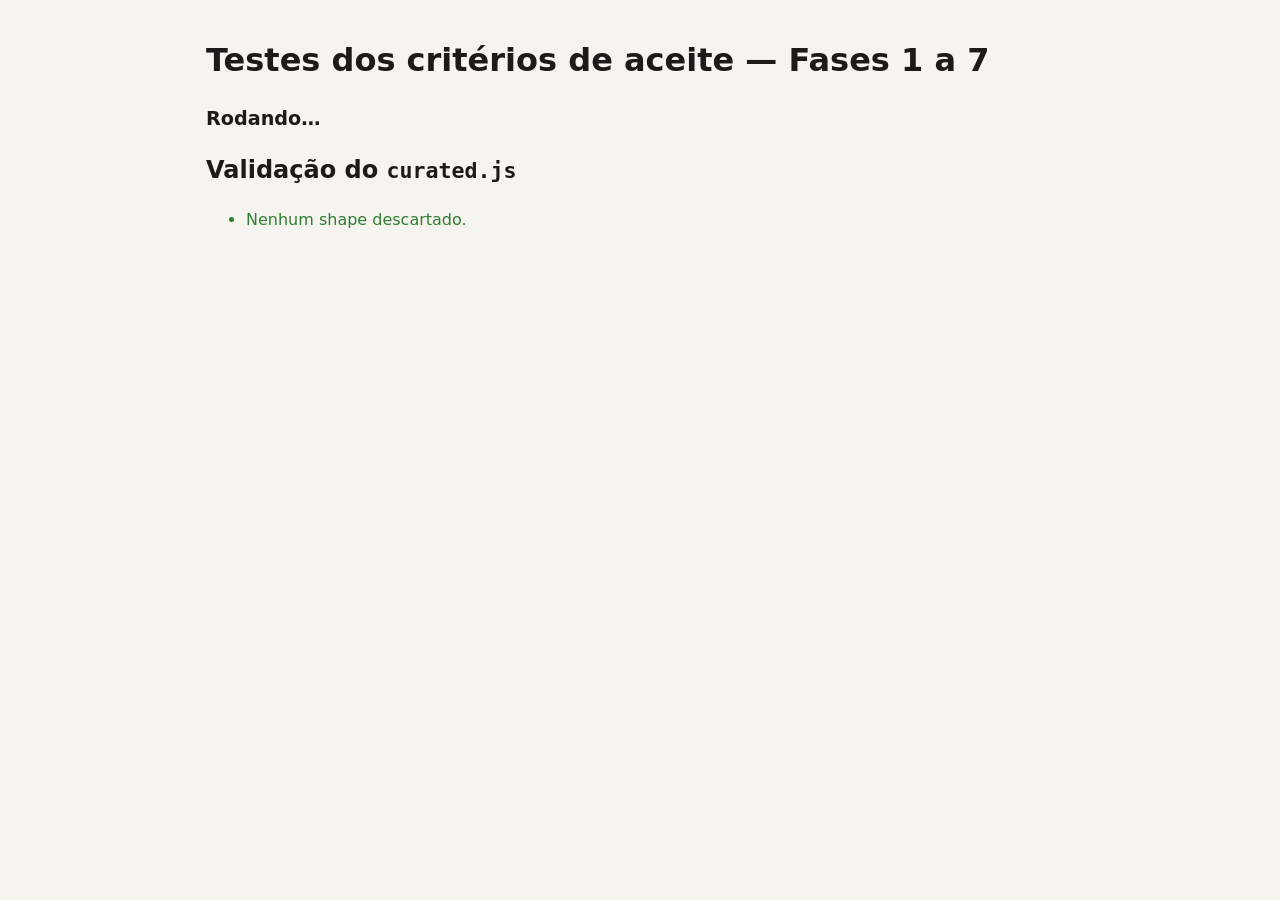
==== tests.html @ 62ab6054 "Repertório: progressões conhecidas para estudo, em qualquer tom - js/progressions.js: 19 progressões" ====
<!doctype html>
<html lang="pt-BR">
<head>
  <meta charset="utf-8">
  <meta name="viewport" content="width=device-width, initial-scale=1">
  <title>Testes — Dicionário de Acordes</title>
  <link rel="stylesheet" href="./css/app.css">
  <style>
    main { max-width: 900px; margin: 0 auto; padding: 16px; }
    .ok { color: #2e7d32; } .fail { color: #c62828; font-weight: 600; }
    li { margin: 2px 0; } code { font-size: .9em; }
    #resumo { font-size: 1.2rem; font-weight: 700; }
  </style>
</head>
<body>
<main>
  <h1>Testes dos critérios de aceite — Fases 1 a 7</h1>
  <p id="resumo">Rodando…</p>
  <ol id="resultados"></ol>
  <h2>Validação do <code>curated.js</code></h2>
  <ul id="curados"></ul>
</main>
<script type="module">
import { parseChord } from './js/parser.js';
import { chordNotes, CHORD_TYPES, ROOT_GRID, noteToMidi } from './js/theory.js';
import { getVoicings, checkShape, curatedFor, curatedReport, identifyChord } from './js/voicings.js';
import { createStorage, formatRoute, parseRoute, splitProgression } from './js/storage.js';
import { parseTab, stepSeconds, TAB_EXAMPLE, eventsToGrid, gridToText, gridStarts, tabLabels } from './js/tab.js';
import { INSTRUMENTS } from './js/instruments.js';
import { parseMusicXML, partToGrid, matchInstrument, hasTab, unzipMXL } from './js/musicxml.js';
import { renderDiagram } from './js/diagram.js';
import { STUDY_PROGRESSIONS, STUDY_KEYS, transposeProgression, transposeChord } from './js/progressions.js';
import { play, setContext, activeVoices, voicesFor, ksSamples } from './js/audio.js';

const results = [];
const report = (name, ok, detail = '') => {
  results.push({ name, ok, detail });
  (ok ? console.log : console.error)(`${ok ? '✔' : '✘'} ${name}${detail ? ' — ' + detail : ''}`);
};
const eq = (a, b) => JSON.stringify(a) === JSON.stringify(b);
const fmt = v => v.frets.map(f => (f < 0 ? 'x' : f)).join('');
const V = sym => getVoicings(parseChord(sym), 'violao', 'padrao', { max: 8 });
const courses = INSTRUMENTS.violao.tunings.padrao.courses.map(c => ({ pc: noteToMidi(c.notes[0]) % 12, low: noteToMidi(c.notes[0]) }));
const sounding = v => v.frets.map((f, i) => (f < 0 ? null : { pc: (courses[i].pc + f) % 12, midi: courses[i].low + f })).filter(Boolean);

// 1) Geração completa (primeiro, sem cache): todos os tipos × 12 tônicas
{
  const t0 = performance.now();
  const sem = [];
  for (const r of ROOT_GRID) for (const t of CHORD_TYPES) {
    const c = parseChord(r + t.q);
    if (!c || !getVoicings(c, 'violao', 'padrao').length) sem.push(r + t.q);
  }
  const ms = performance.now() - t0;
  report(`Todos os ${CHORD_TYPES.length} tipos × 12 tônicas têm ≥ 1 posição`, sem.length === 0, sem.join(', '));
  report('Geração completa < 2 s', ms < 2000, `${ms.toFixed(0)} ms`);
}

// 2) Parser
const P = (txt, exp) => {
  const got = parseChord(txt);
  const ok = exp === null ? got === null : got && Object.entries(exp).every(([k, v]) => got[k] === v);
  report(`parseChord("${txt}")`, !!ok, JSON.stringify(got));
};
P('Fá#m7', { symbol: 'F#m7' });
P('Dó menor', { symbol: 'Cm' });
P('Bbmaj7', { symbol: 'Bb7M' });
P('G7b9', { symbol: 'G7(b9)' });
P('D/F#', { symbol: 'D/F#', bass: 'F#' });
P('xyz', null);
P('Si bemol maior', { symbol: 'Bb' });
P('Am/G', { symbol: 'Am/G', bass: 'G' });
P('Cø', { symbol: 'Cm7(b5)' });
P('C6/9', { symbol: 'C6/9', bass: null });

// 3) Notas e grafia
const N = (sym, names) => {
  const got = chordNotes(parseChord(sym)).names;
  report(`Notas de ${sym}`, eq(got, names), got.join(' '));
};
N('C7', ['Dó', 'Mi', 'Sol', 'Sib']);
N('E', ['Mi', 'Sol#', 'Si']);
N('Bb7M', ['Sib', 'Ré', 'Fá', 'Lá']);

// 4) Primeira posição no violão
const FIRST = { C: ['x32010'], G: ['320003', '320033'], D: ['xx0232'], Am: ['x02210'], E: ['022100'], F: ['133211'], Bm: ['x24432'] };
for (const [sym, exp] of Object.entries(FIRST)) {
  const v = V(sym)[0];
  report(`1ª posição de ${sym} ∈ {${exp.join(', ')}}`, !!v && exp.includes(fmt(v)), v ? `${fmt(v)} (${v.label})` : 'nenhuma');
}
{
  const f = V('F')[0], bm = V('Bm')[0];
  report('F: pestana na 1ª casa', f.barres.some(b => b.fret === 1), JSON.stringify(f.barres));
  report('Bm: pestana na 2ª casa', bm.barres.some(b => b.fret === 2), JSON.stringify(bm.barres));
}

// 5) G/B — Si é a nota mais grave em todas as posições
{
  const vs = V('G/B');
  const bad = vs.filter(v => { const s = sounding(v); return s.reduce((a, b) => (b.midi < a.midi ? b : a)).pc !== 11; });
  report(`G/B: baixo em Si nas ${vs.length} posições`, vs.length > 0 && !bad.length, bad.map(fmt).join(', '));
}

// 6) C13 — 3ª, 7b e 13ª em todas as posições
{
  const vs = V('C13');
  const bad = vs.filter(v => { const pcs = new Set(sounding(v).map(s => s.pc)); return ![4, 10, 9].every(pc => pcs.has(pc)); });
  report(`C13: 3ª, 7b e 13ª nas ${vs.length} posições`, vs.length > 0 && !bad.length, bad.map(fmt).join(', '));
}

// ---------- Fase 2: Viola Caipira e Ukulele ----------
const ALL = Object.values(INSTRUMENTS).flatMap(i => Object.keys(i.tunings).map(t => [i.id, t]));

// 8) Todos os tipos × 12 tônicas em cada instrumento/afinação
for (const [i, t] of ALL) {
  if (i === 'violao') continue; // já coberto no teste 1
  const t0 = performance.now();
  const sem = [];
  for (const r of ROOT_GRID) for (const ty of CHORD_TYPES) {
    if (!getVoicings(parseChord(r + ty.q), i, t).length) sem.push(r + ty.q);
  }
  report(`${INSTRUMENTS[i].name} / ${INSTRUMENTS[i].tunings[t].name}: todos os tipos × 12 tônicas têm ≥ 1 posição`, sem.length === 0,
    `${sem.join(', ')} (${(performance.now() - t0).toFixed(0)} ms)`);
}

// 9) Primeira posição na viola e no ukulele
const FIRST2 = [
  ['viola', 'cebolaoMi', 'E', '00000'], ['viola', 'cebolaoRe', 'D', '00000'], ['viola', 'rioAbaixo', 'G', '00000'],
  ['ukulele', 'highG', 'C', '0003'], ['ukulele', 'highG', 'G', '0232'], ['ukulele', 'highG', 'Am', '2000'],
  ['ukulele', 'highG', 'F', '2010'], ['ukulele', 'highG', 'G7', '0212'],
];
for (const [i, t, sym, exp] of FIRST2) {
  const v = getVoicings(parseChord(sym), i, t)[0];
  report(`${INSTRUMENTS[i].tunings[t].name}: 1ª posição de ${sym} = ${exp}`, !!v && fmt(v) === exp, v ? `${fmt(v)} (${v.label})` : 'nenhuma');
}

// 10) Regras de baixo
const crs = (i, t) => INSTRUMENTS[i].tunings[t].courses.map(c => ({ pc: noteToMidi(c.notes[0]) % 12 }));
const firstPc = (v, cs) => { const k = v.frets.findIndex(f => f >= 0); return (cs[k].pc + v.frets[k]) % 12; };
{
  const cs = crs('ukulele', 'highG');
  const vs = getVoicings(parseChord('C/E'), 'ukulele', 'highG');
  const bad = vs.filter(v => firstPc(v, cs) !== 4);
  report(`Ukulele C/E: Mi na corda mais grossa tocada nas ${vs.length} posições`, vs.length > 0 && !bad.length, bad.map(fmt).join(', '));
  const c13 = getVoicings(parseChord('C13'), 'ukulele', 'highG');
  const badC13 = c13.filter(v => { const p = new Set(v.frets.map((f, k) => (f < 0 ? -1 : (cs[k].pc + f) % 12))); return ![4, 10, 9].every(x => p.has(x)); });
  report(`Ukulele C13: 3ª, 7b e 13ª nas ${c13.length} posições`, c13.length > 0 && !badC13.length, badC13.map(fmt).join(', '));
}
{
  const cs = crs('viola', 'cebolaoMi');
  const vs = getVoicings(parseChord('E/G#'), 'viola', 'cebolaoMi');
  const bad = vs.filter(v => firstPc(v, cs) !== 8);
  report(`Viola (Cebolão Mi) E/G#: Sol# no par mais grave tocado nas ${vs.length} posições`, vs.length > 0 && !bad.length, bad.map(fmt).join(', '));
  const am = getVoicings(parseChord('Am'), 'viola', 'cebolaoMi');
  const badAm = am.filter(v => ![9, 4].includes(firstPc(v, cs)));
  report(`Viola Am: baixo na tônica ou na 5ª (sem barra) nas ${am.length} posições`, am.length > 0 && !badAm.length, badAm.map(fmt).join(', '));
}

// 11) Troca de instrumento/afinação recalcula diagrama, legenda e posições
{
  const c = parseChord('G');
  const a = getVoicings(c, 'viola', 'cebolaoMi'), b = getVoicings(c, 'viola', 'rioAbaixo'), u = getVoicings(c, 'ukulele', 'highG');
  report('Posições de G mudam entre Cebolão Mi, Rio Abaixo e Ukulele', fmt(a[0]) !== fmt(b[0]) && u[0].frets.length === 4 && a[0].frets.length === 5,
    `${fmt(a[0])} · ${fmt(b[0])} · ${fmt(u[0])}`);
  const svgV = renderDiagram(b[0], INSTRUMENTS.viola, INSTRUMENTS.viola.tunings.rioAbaixo);
  const txt = [...svgV.querySelectorAll('text')].map(t => t.textContent);
  report('Diagrama da viola: legenda de pares (5º…1º, oitavado/uníssono)', ['5º', '1º', '8ª', '='].every(x => txt.includes(x)) && svgV.getAttribute('aria-label').includes('Rio Abaixo'), svgV.getAttribute('aria-label'));
  const svgU = renderDiagram(u[0], INSTRUMENTS.ukulele, INSTRUMENTS.ukulele.tunings.highG);
  const utxt = [...svgU.querySelectorAll('text')].map(t => t.textContent);
  report('Diagrama do ukulele: 4 colunas, sem legenda de pares', u[0].courseNotes.length === 4 && !utxt.includes('8ª'), svgU.getAttribute('aria-label'));
}

// 7) Validação automática do curated.js
{
  for (const [i, t] of ALL) curatedFor(i, t);
  const c = parseChord('C'), n = chordNotes(c);
  const tCourses = courses;
  const bads = { 'nota estranha (x32210)': [-1, 3, 2, 2, 1, 0], 'baixo errado (032010)': [0, 3, 2, 0, 1, 0], 'abertura > 4 (x3201 8)': [-1, 3, 2, 0, 1, 8], 'falta a 3ª (x3x01x)': [-1, 3, -1, 0, 1, -1] };
  for (const [name, f] of Object.entries(bads)) report(`Shape inválido rejeitado: ${name}`, checkShape(f, n, tCourses) !== null, checkShape(f, n, tCourses));
  report('Shape válido aceito: C x32010', checkShape([-1, 3, 2, 0, 1, 0], n, tCourses) === null);
  report(`curated.js: ${curatedReport.valid} shapes válidos, ${curatedReport.invalid.length} descartados`, true);
  const ul = document.getElementById('curados');
  if (!curatedReport.invalid.length) ul.innerHTML = '<li class="ok">Nenhum shape descartado.</li>';
  for (const s of curatedReport.invalid) {
    const li = document.createElement('li');
    li.className = 'fail';
    li.textContent = `${s.id} · ${s.symbol} · ${s.f} — ${s.reason}`;
    ul.append(li);
  }
}

// ---------- Fase 3: Sintetizador ----------
{
  const T = (id, t) => INSTRUMENTS[id].tunings[t];
  const vv = getVoicings(parseChord('E'), 'viola', 'cebolaoMi', { max: 1 })[0];
  const played = vv.frets.filter(f => f >= 0).length;
  const vs = voicesFor(vv.frets, 'viola', T('viola', 'cebolaoMi'));
  report('Viola: cada par tocado aciona 2 vozes', vs.length === 2 * played, `${vs.length} vozes / ${played} pares`);
  const pairOk = [...new Set(vs.map(v => v.course))].every(c => {
    const [a, b] = vs.filter(v => v.course === c);
    return Math.abs(b.offset - a.offset - 0.008) < 1e-9 && Math.abs(b.cents) <= 3 && a.cents === 0;
  });
  report('Viola: 2ª corda do par com +8 ms e desafinação ≤ 3 cents', pairOk);
  const uk = voicesFor([0, 0, 0, 0], 'ukulele', T('ukulele', 'highG'));
  report('Ukulele: corda G soa acima da C (reentrante)', uk[0].midi > uk[1].midi, `G=${uk[0].midi} C=${uk[1].midi}`);
  report('Violão: 1 voz por corda tocada (C x32010)', voicesFor([-1, 3, 2, 0, 1, 0], 'violao', T('violao', 'padrao')).length === 5);
  report('Clique numa corda: só ela soa', voicesFor([-1, 3, 2, 0, 1, 0], 'viola', T('viola', 'cebolaoMi'), 2).every(v => v.course === 2));

  const ks = ksSamples(110, 44100, { t60: 2, blend: 0.5, pluck: 0.5 });
  const rms = (a, b) => Math.sqrt(ks.subarray(a, b).reduce((s, x) => s + x * x, 0) / (b - a));
  const n10 = Math.floor(ks.length / 10);
  report('Karplus-Strong: amostras finitas, ≤ 1 e decaindo',
    ks.every(Number.isFinite) && ks.every(x => Math.abs(x) <= 1) && rms(ks.length - n10, ks.length) < rms(0, n10) / 100);

  const svg = renderDiagram(V('C')[0], INSTRUMENTS.violao, T('violao', 'padrao'), { onString: () => {} });
  report('Diagrama: 1 área clicável por corda tocada', svg.querySelectorAll('.hit[role="button"]').length === 5);

  if (typeof OfflineAudioContext === 'function') {
    const sr = 44100, off = new OfflineAudioContext(2, sr * 7, sr);
    setContext(off);
    let started = 0;
    for (const [id, t, sym] of [['violao', 'padrao', 'G'], ['viola', 'cebolaoMi', 'E'], ['ukulele', 'highG', 'C']]) {
      const v = getVoicings(parseChord(sym), id, t, { max: 1 })[0];
      for (let k = 0; k < 4; k++) {
        started += play(v, id, T(id, t), { mode: 'dedilhar' });
        started += play(v, id, T(id, t), { mode: 'batida' });
        started += play(v, id, T(id, t), { course: v.frets.findIndex(f => f >= 0) });
      }
    }
    report('Três modos × três instrumentos iniciam vozes', started > 0 && activeVoices() > 0, `${started} vozes; ${activeVoices()} ativas antes do render`);
    const buf = await off.startRendering();
    await new Promise(r => setTimeout(r, 200));
    let peak = 0;
    for (let c = 0; c < buf.numberOfChannels; c++) for (const x of buf.getChannelData(c)) peak = Math.max(peak, Math.abs(x));
    report('Áudio audível e sem clipping (limitador)', peak > 0.01 && peak <= 1, `pico ${peak.toFixed(3)}`);
    report('Sem vazamento: todos os nós liberados após tocar 36×', activeVoices() === 0, `${activeVoices()} vozes restantes`);
  } else {
    report('OfflineAudioContext indisponível — testes de grafo pulados', true);
  }
}

// ---------- Fase 4: PWA ----------
{
  const man = await fetch('./manifest.json').then(r => r.json());
  report('Manifest: standalone, start_url/scope relativos, pt-BR', man.display === 'standalone' && man.start_url === './index.html' && man.scope === './' && man.lang === 'pt-BR' && !!man.theme_color && !!man.background_color && !!man.short_name);
  const icon = (size, purpose) => man.icons.find(i => i.sizes === size && i.purpose === purpose && i.type === 'image/png');
  report('Manifest: ícones PNG 192/512 "any" e 512 "maskable"', !!(icon('192x192', 'any') && icon('512x512', 'any') && icon('512x512', 'maskable')));
  const sizes = await Promise.all([...man.icons.map(i => i.src), './icons/apple-touch-icon.png'].map(async src => {
    const img = new Image(); img.src = src; await img.decode(); return `${img.naturalWidth}`;
  }));
  report('Ícones carregam com o tamanho declarado (192, 512, 512, 180)', sizes.join() === '192,512,512,180', sizes.join());
  const sw = await fetch('./sw.js').then(r => r.text());
  report('sw.js: CACHE_NAME versionado', /const CACHE_NAME = 'dicionario-acordes-v\d+'/.test(sw));
  const assets = [...sw.matchAll(/^\s+'(\.\/[^']*)',$/gm)].map(m => m[1]);
  const missing = [];
  for (const a of assets) if (!(await fetch(a, { cache: 'no-store' })).ok) missing.push(a);
  const js = ['app', 'theory', 'parser', 'instruments', 'voicings', 'curated', 'diagram', 'audio', 'storage'].map(n => `./js/${n}.js`);
  report(`sw.js: pré-cache de ${assets.length} arquivos, todos existem e incluem todos os módulos`, !missing.length && js.every(j => assets.includes(j)) && assets.includes('./index.html'), missing.join(', '));
  report('sw.js: sem caminhos absolutos', !/['"]\/(?!\/)/.test(sw.replace(/\/\/.*$/gm, '')));
}

// ---------- Fase 5: Extras ----------
{
  // Favoritos e progressões: recarregamento e backup
  const KEY = 'dicionario-acordes:teste';
  localStorage.removeItem(KEY);
  const s1 = createStorage({ key: KEY });
  s1.addFavorite({ symbol: 'C7M', instrument: 'violao', tuning: 'padrao', idx: 1, frets: [-1, 3, 2, 0, 0, 0] });
  s1.addFavorite({ symbol: 'G', instrument: 'viola', tuning: 'rioAbaixo', idx: 0, frets: [0, 0, 0, 0, 0] });
  report('Favorito duplicado não é salvo de novo', s1.addFavorite({ symbol: 'G', instrument: 'viola', tuning: 'rioAbaixo', idx: 0, frets: [0, 0, 0, 0, 0] }) === false);
  const chords = splitProgression('C7M → A7 → Dm7 → G7(b9)', parseChord);
  report('Progressão: "C7M → A7 → Dm7 → G7(b9)" vira 4 cifras', eq(chords, ['C7M', 'A7', 'Dm7', 'G7(b9)']), chords.join(' | '));
  report('Progressão separada por espaços ("C Am F G")', eq(splitProgression('C Am F G', parseChord), ['C', 'Am', 'F', 'G']));
  s1.saveProgression({ name: 'Ensaio', chords });
  s1.setPref('leftHanded', true);
  const s2 = createStorage({ key: KEY }); // simula recarregar a página
  const snap = st => JSON.stringify([st.favorites(), st.progressions(), st.prefs()]);
  report('Favoritos, progressões e preferências sobrevivem ao recarregamento', snap(s2) === snap(s1) && s2.favorites().length === 2 && s2.progressions().length === 1, snap(s2));
  const backup = s2.exportJSON();
  s2.clear();
  const s3 = createStorage({ key: KEY });
  report('Limpar apaga tudo', s3.favorites().length === 0 && s3.progressions().length === 0 && !s3.prefs().leftHanded);
  const n = s3.importJSON(backup);
  const s4 = createStorage({ key: KEY });
  report('Exportar → limpar → importar restaura tudo', snap(s4) === snap(s1), `${n.favorites} favoritos, ${n.progressions} progressões`);
  let err = '';
  try { s4.importJSON('{"foo":1}'); } catch (e) { err = e.message; }
  report('Importar arquivo inválido é recusado sem perder dados', !!err && s4.favorites().length === 2, err);
  const broken = { getItem() { throw new Error('bloqueado'); }, setItem() { throw new Error('cheio'); }, removeItem() { throw new Error('x'); } };
  const s5 = createStorage({ key: KEY, backend: broken });
  report('localStorage indisponível não quebra o app (try/catch)', s5.addFavorite({ symbol: 'C', instrument: 'violao', tuning: 'padrao', idx: 0, frets: [] }) === false && s5.favorites().length === 1);
  localStorage.removeItem(KEY);

  // Rota na URL
  report('Rota: formato #/violao/C7M/2', formatRoute({ instrument: 'violao', tuning: 'padrao', symbol: 'C7M', idx: 1 }, INSTRUMENTS) === '#/violao/C7M/2');
  const routes = [
    { instrument: 'violao', tuning: 'padrao', symbol: 'C7M', idx: 1 },
    { instrument: 'viola', tuning: 'rioAbaixo', symbol: 'G/B', idx: 2 },
    { instrument: 'viola', tuning: 'cebolaoMi', symbol: 'F#m7(b5)', idx: 0 },
    { instrument: 'ukulele', tuning: 'highG', symbol: 'C6/9', idx: 3 },
  ];
  const bad = routes.filter(r => !eq(parseRoute(formatRoute(r, INSTRUMENTS), INSTRUMENTS), r));
  report('Rota: formatar → ler devolve exatamente o estado (afinação, barra, #, parênteses)', !bad.length, routes.map(r => formatRoute(r, INSTRUMENTS)).join(' '));
  report('Rota inválida é ignorada', parseRoute('#/piano/C/1', INSTRUMENTS) === null && parseRoute('', INSTRUMENTS) === null);

  // Modo canhoto: espelha só a geometria
  const v = V('C')[0], T = INSTRUMENTS.violao.tunings.padrao;
  const r = renderDiagram(v, INSTRUMENTS.violao, T), l = renderDiagram(v, INSTRUMENTS.violao, T, { leftHanded: true });
  const noFlip = [l, ...l.querySelectorAll('*')].every(e => !/scale\(\s*-1/.test(e.getAttribute('transform') || '') && !/scale/.test(e.getAttribute('style') || ''));
  const legend = svg => [...svg.querySelectorAll('text')].filter(t => v.courseNotes.includes(t.textContent) && +t.getAttribute('font-size') === 10.5);
  const lx = legend(l).map(t => +t.getAttribute('x')), rx = legend(r).map(t => +t.getAttribute('x'));
  const dots = svg => [...svg.querySelectorAll('circle[r="10"]')].map(c => +c.getAttribute('cx')).sort((a, b) => a - b);
  const W = +l.getAttribute('viewBox').split(' ')[2];
  report('Canhoto: textos sem espelhamento (sem scale(-1)), legenda em ordem inversa', noFlip && lx.length === 5 && lx[0] > lx[4] && rx[0] < rx[4], `${lx.join(',')}`);
  report('Canhoto: geometria espelhada (dedos e cordas trocam de lado)', dots(l).length === 3 && eq(dots(l), dots(r).map(x => W - x - 18 + 36).sort((a, b) => a - b)) && !eq(dots(l), dots(r)) && l.textContent === r.textContent);

  // Identificador reverso
  const F = s => (s.includes('-') ? s.split('-') : [...s]).map(c => (c === 'x' ? -1 : +c));
  const REV = [
    ['violao', 'padrao', 'x32010', 'C'], ['violao', 'padrao', '320003', 'G'], ['violao', 'padrao', '320033', 'G'], ['violao', 'padrao', 'xx0232', 'D'],
    ['violao', 'padrao', 'x02210', 'Am'], ['violao', 'padrao', '022100', 'E'], ['violao', 'padrao', '133211', 'F'], ['violao', 'padrao', 'x24432', 'Bm'],
    ['viola', 'cebolaoMi', '00000', 'E'], ['viola', 'cebolaoRe', '00000', 'D'], ['viola', 'rioAbaixo', '00000', 'G'],
    ['ukulele', 'highG', '0003', 'C'], ['ukulele', 'highG', '0232', 'G'], ['ukulele', 'highG', '2000', 'Am'], ['ukulele', 'highG', '2010', 'F'], ['ukulele', 'highG', '0212', 'G7'],
  ];
  for (const [i, t, shape, exp] of REV) {
    const got = identifyChord(F(shape), i, t).map(x => x.symbol);
    report(`Reverso ${INSTRUMENTS[i].tunings[t].short || INSTRUMENTS[i].name}: ${shape} → ${exp}`, got[0] === exp, got.join(' / ') || 'nada');
  }
  const am7 = identifyChord(F('x02010'), 'violao', 'padrao').map(x => x.symbol);
  report('Reverso: x02010 → Am7 / C6/A (fundamental no baixo primeiro)', am7[0] === 'Am7' && am7[1] === 'C6/A', am7.join(' / '));
  const gb = identifyChord(F('x20003'), 'violao', 'padrao').map(x => x.symbol);
  report('Reverso: inversão x20003 → G/B', gb[0] === 'G/B', gb.join(' / '));
  // Toda 1ª posição gerada pelo próprio app é reconhecida pelo reverso (consistência com o gerador)
  const miss = [];
  for (const [i, t] of ALL) for (const r of ROOT_GRID) for (const ty of CHORD_TYPES) {
    const c = parseChord(r + ty.q), v0 = getVoicings(c, i, t)[0];
    if (v0 && !v0.label.includes('sem tônica') && !identifyChord(v0.frets, i, t, { max: 99 }).some(x => x.symbol === c.symbol)) miss.push(`${i}/${t} ${c.symbol} ${fmt(v0)}`);
  }
  report('Reverso reconhece a 1ª posição de todos os tipos × 12 tônicas em todos os instrumentos', !miss.length, miss.slice(0, 8).join('; ') + (miss.length > 8 ? ` … (+${miss.length - 8})` : ''));
}

// ---------- Fase 6a: Tablatura ----------
{
  const ex = parseTab(TAB_EXAMPLE, 6);
  report('parseTab: exemplo de 2 blocos × 6 linhas com barras', !ex.error && ex.blocks.length === 2 && ex.events.length === 26 && ex.events[0].frets.join() === '-1,3,-1,-1,-1,-1', ex.error || `${ex.events.length} eventos, ${ex.steps} passos`);
  const steps = ex.events.map(e => e.step);
  report('parseTab: eventos em ordem crescente de tempo', steps.every((x, i) => !i || x > steps[i - 1]));
  const two = parseTab(`e|--10--12--|
B|-----------|
G|-----------|
D|-----------|
A|-----------|
E|-----------|`, 6);
  report('parseTab: "10" e "12" são uma nota só', two.events.length === 2 && two.events[0].frets[5] === 10 && two.events[1].frets[5] === 12, JSON.stringify(two.events));
  report('parseTab: rejeita bloco com nº de linhas errado', !!parseTab(`e|---0---|
B|---1---|`, 6).error);
  const ann = parseTab(` E|--5-----4----|
 B|----(E)------| [1]
G#|-5-----------|
 E|--------A--E7|
 B|-------------|`, 5);
  report('parseTab: ignora anotações ((E), A, E7) e marcador [1] sem desalinhar', !ann.error && ann.events.length === 3 && ann.ignored.join() === 'E,A,E7', JSON.stringify(ann));
  const ch = parseTab(` E|--5-----4----|
 B|----(E)------|
G#|-5-----------|
 E|--------A--E7|
 B|---------PM--|`, 5, { isChord: x => /^[A-G]/.test(x) });
  report('parseTab: anotação de acorde vira evento no passo da coluna', ch.events.filter(e => e.chord).map(e => `${e.chord}@${e.step}`).join() === 'E@5,A@8,E7@11' && ch.ignored.join() === 'PM' && ch.blocks[0].chords.length === 3, JSON.stringify(ch.events));
  const fx = parseTab(`   PM-----
e|-5h7p5-/9-12b14r12-<12>~~-(3)-x-5b-|
B|---------------------------------|
G|---------------------------------|
D|---------------------------------|
A|---------------------------------|
E|---------------------------------|`, 6);
  const fe = fx.events?.map(e => e.fx?.[5]) || [];
  report('parseTab: técnicas h p / b r ~ ( ) < > x b-sem-alvo e linha de PM',
    !fx.error && fe[1]?.tech === 'hammer' && fe[1].from === 5 && fe[2]?.tech === 'pull' && fe[3]?.tech === 'slide' && fe[3].slideIn
    && fe[5]?.tech === 'bend' && fe[5].from === 12 && fe[6]?.tech === 'release' && fe[6].from === 14
    && fe[7]?.harm === 12 && fe[7].vib && fe[8]?.ghost && fe[9]?.dead && fx.events[9].frets[5] === -1 && fe[10]?.bendUp === 2
    && fe[0]?.pm && fe[2]?.pm && !fe[3]?.pm && fx.techniques.join() === 'hammer,pull,slide,bend,release,vib,ghost,harm,dead,pm',
    fx.error || JSON.stringify(fx.events.map(e => e.fx?.[5])));
  report('parseTab: "xxx" são notas abafadas, não anotação', parseTab(`e|-xxx-0-|
B|-------|`, 2).events?.length === 4);
  const uk = parseTab(`A|--0--|
E|--0--|
C|--0--|
G|--2--|`, 4);
  report('parseTab: ukulele (4 linhas), linha de cima = corda mais aguda', uk.events[0]?.frets.join() === '2,0,0,0', JSON.stringify(uk.events));
  report('stepSeconds: 120 BPM em 1/16 = 0,125 s; limita BPM a 40–240', stepSeconds(120, 16) === 0.125 && stepSeconds(999, 8) === stepSeconds(240, 8));
  const KEY = 'dicionario-acordes:teste-tab';
  localStorage.removeItem(KEY);
  const a = createStorage({ key: KEY });
  a.saveTab({ name: 'Ex', text: TAB_EXAMPLE, instrument: 'violao', tuning: 'padrao', bpm: 100, unit: 8 });
  const bk = createStorage({ key: KEY }).exportJSON();
  a.clear();
  const b = createStorage({ key: KEY });
  b.importJSON(bk);
  const t = createStorage({ key: KEY }).tabs()[0];
  report('Tablatura sobrevive a recarregar e a exportar → limpar → importar', t?.text === TAB_EXAMPLE && t.bpm === 100 && t.unit === 8);
  const one = createStorage({ key: KEY }).exportTabJSON(t.id);
  b.clear();
  const c = createStorage({ key: KEY });
  c.setPref('theme', 'dark');
  const got = c.importJSON(one);
  report('Exportar só uma tablatura → importar traz ela sem mexer nas preferências', got.tabs === 1 && got.favorites === 0 && c.tabs()[0]?.text === TAB_EXAMPLE && c.prefs().theme === 'dark' && JSON.parse(one).prefs === undefined);
  report('Preferência saveWarn: ligada por padrão e persiste desligada', createStorage({ key: KEY + 'x', backend: { getItem: () => null, setItem() {} } }).prefs().saveWarn === true
    && (c.setPref('saveWarn', false), createStorage({ key: KEY }).prefs().saveWarn === false));
  localStorage.removeItem(KEY);
}

// ---------- Fase 6b: Grade ----------
{
  const tun = INSTRUMENTS.violao.tunings.padrao;
  report('tabLabels: violão = E A D G B e; Rio Abaixo = G D g B d', tabLabels(tun).join(' ') === 'E A D G B e' && tabLabels(INSTRUMENTS.viola.tunings.rioAbaixo).join(' ') === 'G D g B d');
  const ex = parseTab(TAB_EXAMPLE, 6);
  const g = eventsToGrid(ex, 6);
  report('eventsToGrid: 1 coluna por instante, durações somam os passos', g.length === 27 && g[0].frets.every(f => f < 0) && g.reduce((s, c) => s + c.dur, 0) === ex.steps, `${g.length} colunas`);
  const txt = gridToText(g, tabLabels(tun));
  const back = parseTab(txt, 6);
  report('Grade → texto → parseTab → grade é idêntica (ida e volta)', !back.error && JSON.stringify(eventsToGrid(back, 6)) === JSON.stringify(g), back.error || '');
  const cols = [{ frets: [-1, -1, -1, -1, -1, 12], dur: 4 }, { frets: [3, -1, -1, -1, -1, -1], dur: 4 }, { frets: [-1, -1, -1, -1, -1, -1], dur: 8 }, { frets: [0, 2, 2, 1, 0, 0], dur: 16 }];
  const t2 = gridToText(cols, tabLabels(tun));
  const p2 = parseTab(t2, 6);
  report('gridToText: barra a cada compasso, pausa conta tempo, 2 dígitos = 1 nota', !p2.error && p2.events.map(e => e.step).join() === '0,4,16' && p2.events[0].frets[5] === 12 && p2.steps === 32 && t2.startsWith('e|12--------------|0---------------|'), t2);
  report('gridStarts: passo inicial de cada coluna', gridStarts(cols).join() === '0,4,8,16');
  const uk = gridToText([{ frets: [0, 0, 0, 3], dur: 1 }], tabLabels(INSTRUMENTS.ukulele.tunings[Object.keys(INSTRUMENTS.ukulele.tunings)[0]]));
  report('gridToText: ukulele, linha de cima = corda mais aguda; grade curta ainda é lida', parseTab(uk, 4).events[0]?.frets.join() === '0,0,0,3', uk);
}

// ---------- Fase 6c: MusicXML ----------
{
  const tuning = ['E2', 'A2', 'D3', 'G3', 'B3', 'E4'].map((n, i) => `<staff-tuning line="${i + 1}"><tuning-step>${n[0]}</tuning-step><tuning-octave>${n[1]}</tuning-octave></staff-tuning>`).join('');
  const tn = (dur, s, f, extra = '') => `<note>${extra}<pitch><step>C</step><octave>4</octave></pitch><duration>${dur}</duration><notations><technical><string>${s}</string><fret>${f}</fret></technical></notations></note>`;
  const XML = `<?xml version="1.0" encoding="UTF-8"?>
<score-partwise version="3.1"><work><work-title>Teste</work-title></work>
<part-list><score-part id="P1"><part-name>Violão</part-name></score-part><score-part id="P2"><part-name>Piano</part-name></score-part></part-list>
<part id="P1">
 <measure number="1"><attributes><divisions>2</divisions><time><beats>3</beats><beat-type>4</beat-type></time>
  <staff-details><staff-lines>6</staff-lines>${tuning}</staff-details></attributes>
  <direction><sound tempo="100"/></direction>
  ${tn(2, 5, 3)}${tn(2, 2, 1, '<chord/>')}<note><rest/><duration>1</duration></note>${tn(1, 3, 0).replace('<duration>', '<tie type="start"/><duration>')}
  <note><grace/><pitch><step>D</step><octave>4</octave></pitch><notations><technical><string>2</string><fret>3</fret></technical></notations></note>
  <forward><duration>2</duration></forward></measure>
 <measure number="2">${tn(2, 3, 0).replace('<duration>', '<duration>').replace('</duration>', '</duration><tie type="stop"/>')}${tn(2, 1, 12)}
  <forward><duration>2</duration></forward><backup><duration>6</duration></backup>${tn(6, 6, 0)}</measure>
</part>
<part id="P2"><measure number="1"><attributes><divisions>1</divisions></attributes>
  <note><pitch><step>C</step><octave>4</octave></pitch><duration>1</duration></note>
  <note><pitch><step>E</step><octave>4</octave></pitch><duration>1</duration></note>
  <note><pitch><step>G</step><octave>4</octave></pitch><duration>1</duration></note>
  <note><pitch><step>B</step><alter>-1</alter><octave>4</octave></pitch><duration>1</duration></note></measure></part>
</score-partwise>`;
  const r = parseMusicXML(XML);
  report('parseMusicXML: título, andamento, 2 partes, afinação das cordas', !r.error && r.title === 'Teste' && r.bpm === 100 && r.parts.length === 2 && r.parts[0].strings.join() === '40,45,50,55,59,64', r.error || JSON.stringify(r.parts[0].strings));
  const p1 = r.parts[0];
  report('parseMusicXML: acorde, pausa, ligadura (sem novo ataque), ornamento ignorado, backup/forward', p1.notes.map(n => `${n.start}:${n.string}/${n.fret}`).join() === '0:5/3,0:2/1,1.5:3/0,4:1/12,3:6/0' && p1.notes[2].dur === 1.5 && p1.end === 6, p1.notes.map(n => `${n.start}:${n.string}/${n.fret}`).join());
  report('matchInstrument: afinação E A D G B E → violão padrão; parte sem tablatura → null', JSON.stringify(matchInstrument(p1, INSTRUMENTS)) === '{"instrument":"violao","tuning":"padrao"}' && matchInstrument(r.parts[1], INSTRUMENTS) === null && hasTab(p1) && !hasTab(r.parts[1]));
  const vio = INSTRUMENTS.violao.tunings.padrao.courses.map(c => noteToMidi(c.notes[0]));
  const g = partToGrid(p1, vio);
  report('partToGrid: corda/casa e durações do arquivo (3/4 em colcheias)', g.fromTab && g.unit === 8 && g.measure === 6 && JSON.stringify(g.cols) === JSON.stringify([
    { frets: [-1, 3, -1, -1, 1, -1], dur: 3 }, { frets: [-1, -1, -1, 0, -1, -1], dur: 3 }, { frets: [0, -1, -1, -1, -1, -1], dur: 2 }, { frets: [-1, -1, -1, -1, -1, 12], dur: 4 }]), JSON.stringify(g));
  const txt = gridToText(g.cols, tabLabels(INSTRUMENTS.violao.tunings.padrao), { measure: g.measure });
  const back = parseTab(txt, 6);
  report('MusicXML → texto da 6a → parseTab: mesmas notas e tempos', !back.error && back.events.map(e => `${e.step}:${e.frets.join('')}`).join() === '0:-13-1-11-1,3:-1-1-10-1-1,6:0-1-1-1-1-1,8:-1-1-1-1-112' && back.steps === 12, back.error || txt);
  const gp = partToGrid(r.parts[1], vio);
  report('partToGrid: partitura sem corda/casa → casa mais baixa pela altura', !gp.fromTab && gp.cols.map(c => c.frets.join(' ')).join(' | ') === '-1 -1 -1 -1 1 -1 | -1 -1 -1 -1 -1 0 | -1 -1 -1 -1 -1 3 | -1 -1 -1 -1 -1 6', gp.cols.map(c => c.frets.join(' ')).join(' | '));
  report('parseMusicXML: rejeita XML inválido e documento que não é MusicXML', !!parseMusicXML('<a><b></a>').error && !!parseMusicXML('<html/>').error);
  // .mxl: ZIP com container.xml e a partitura comprimida (deflate)
  const enc = new TextEncoder();
  const deflate = async s => new Uint8Array(await new Response(new Blob([enc.encode(s)]).stream().pipeThrough(new CompressionStream('deflate-raw'))).arrayBuffer());
  const files = [['META-INF/container.xml', enc.encode('<container><rootfiles><rootfile full-path="score.xml"/></rootfiles></container>'), 0], ['score.xml', await deflate(XML), 8]];
  const parts = [], central = [];
  let off = 0;
  for (const [name, data, method] of files) {
    const nm = enc.encode(name), h = new DataView(new ArrayBuffer(30));
    h.setUint32(0, 0x04034b50, true); h.setUint16(8, method, true); h.setUint32(18, data.length, true); h.setUint16(26, nm.length, true);
    const c = new DataView(new ArrayBuffer(46));
    c.setUint32(0, 0x02014b50, true); c.setUint16(10, method, true); c.setUint32(20, data.length, true); c.setUint16(28, nm.length, true); c.setUint32(42, off, true);
    parts.push(new Uint8Array(h.buffer), nm, data); central.push(new Uint8Array(c.buffer), nm);
    off += 30 + nm.length + data.length;
  }
  const cdSize = central.reduce((s, x) => s + x.length, 0), e = new DataView(new ArrayBuffer(22));
  e.setUint32(0, 0x06054b50, true); e.setUint16(8, 2, true); e.setUint16(10, 2, true); e.setUint32(12, cdSize, true); e.setUint32(16, off, true);
  const zip = await new Blob([...parts, ...central, new Uint8Array(e.buffer)]).arrayBuffer();
  let mxl = '';
  try { mxl = await unzipMXL(zip); } catch (err) { mxl = err.message; }
  report('unzipMXL: lê .mxl (ZIP + deflate) pelo container.xml', mxl === XML, mxl.slice(0, 80));
}

// ---------- Progressões para estudo ----------
{
  const bad = [];
  for (const k of STUDY_KEYS) for (const p of STUDY_PROGRESSIONS) for (const s of transposeProgression(p, k, parseChord).chords) {
    const c = parseChord(s);
    if (!c || !getVoicings(c, 'violao', 'padrao', { max: 1 }).length) bad.push(`${k}:${p.id}:${s}`);
  }
  report(`Progressões de estudo: ${STUDY_PROGRESSIONS.length} × ${STUDY_KEYS.length} tons reconhecidas e com posição no violão`, !bad.length, bad.slice(0, 5).join(' '));
  const pr = id => STUDY_PROGRESSIONS.find(p => p.id === id);
  report('Transposição: andaluza em Lá = Am G F E; 4 acordes em Mib = Eb Bb Cm Ab',
    transposeProgression(pr('andaluza'), 'A', parseChord).chords.join(' ') === 'Am G F E' && transposeProgression(pr('pop-4'), 'Eb', parseChord).chords.join(' ') === 'Eb Bb Cm Ab');
  report('Transposição: baixo grafado pelo intervalo (C#/E# em Fá#) e tom C não muda nada',
    transposeProgression(pr('descida-baixo'), 'F#', parseChord).chords[1] === 'C#/E#' && STUDY_PROGRESSIONS.every(p => transposeProgression(p, 'C', parseChord).chords.join() === p.chords.join())
    && transposeChord('Dm7(b5)', 2, parseChord) === 'Em7(b5)');
  const st = createStorage({ key: 'x-estudo', backend: { getItem: () => JSON.stringify({ prefs: { studyKey: 'Bb' } }), setItem() {} } });
  const st2 = createStorage({ key: 'x-estudo', backend: { getItem: () => JSON.stringify({ prefs: { studyKey: 'H<' } }), setItem() {} } });
  report('Preferência studyKey: guarda o tom e rejeita valor inválido', st.prefs().studyKey === 'Bb' && st2.prefs().studyKey === 'C');
}

// Saída na tela
const ol = document.getElementById('resultados');
for (const r of results) {
  const li = document.createElement('li');
  li.className = r.ok ? 'ok' : 'fail';
  li.textContent = `${r.ok ? '✔' : '✘'} ${r.name}${r.detail ? ' — ' + r.detail : ''}`;
  ol.append(li);
}
const fails = results.filter(r => !r.ok).length;
const resumo = document.getElementById('resumo');
resumo.textContent = fails ? `${fails} de ${results.length} testes falharam` : `Todos os ${results.length} testes passaram ✔`;
resumo.className = fails ? 'fail' : 'ok';
window.__TEST_RESULTS__ = results;
</script>
</body>
</html>
---- css/app.css ----
:root {
  --bg: #f6f4ef;
  --surface: #ffffff;
  --fg: #1d1b18;
  --muted: #5e594f;
  --danger: #b3261e;
  --border: #ddd8cc;
  --accent: #b5532a;
  --accent-fg: #ffffff;
  --accent-soft: #f3e3d9;
  --focus: #2a6fb5;
  --radius: 10px;
  --dg-fg: #1d1b18;
  --dg-bg: #ffffff;
  --dg-grid: #6b665d;
  color-scheme: light;
}
@media (prefers-color-scheme: dark) {
  :root:not([data-theme="light"]) {
    --bg: #161513; --surface: #201f1c; --fg: #ece8df; --muted: #b0aa9f; --danger: #ff8a80; --border: #3a3732;
    --accent: #e0814f; --accent-fg: #1a1209; --accent-soft: #3a2a20; --focus: #7fb2ea;
    --dg-fg: #ece8df; --dg-bg: #201f1c; --dg-grid: #a39d92; color-scheme: dark;
  }
}
:root[data-theme="dark"] {
  --bg: #161513; --surface: #201f1c; --fg: #ece8df; --muted: #b0aa9f; --danger: #ff8a80; --border: #3a3732;
  --accent: #e0814f; --accent-fg: #1a1209; --accent-soft: #3a2a20; --focus: #7fb2ea;
  --dg-fg: #ece8df; --dg-bg: #201f1c; --dg-grid: #a39d92; color-scheme: dark;
}

* { box-sizing: border-box; }
body {
  margin: 0; background: var(--bg); color: var(--fg);
  font: 16px/1.45 system-ui, -apple-system, "Segoe UI", Roboto, sans-serif;
}
.sr-only { position: absolute; width: 1px; height: 1px; overflow: hidden; clip: rect(0 0 0 0); white-space: nowrap; }
:focus-visible { outline: 3px solid var(--focus); outline-offset: 2px; }

/* Topo e busca: título + ⚙ Ajustes (+ busca) */
.topbar {
  display: grid; grid-template-columns: 1fr auto; grid-template-areas: "brand gear" "search search"; align-items: center;
  gap: 8px 10px; padding: 8px 16px; border-bottom: 1px solid var(--border); background: var(--surface);
}
.brand { grid-area: brand; margin: 0; font-size: 1.15rem; letter-spacing: .01em; }
.gear { grid-area: gear; }
.gear span { font-size: 1.1em; }
.search { grid-area: search; position: relative; }
.search input {
  width: 100%; padding: 10px 12px; font-size: 1rem; border-radius: var(--radius);
  border: 1px solid var(--border); background: var(--bg); color: var(--fg);
}
.suggestions {
  position: absolute; z-index: 10; left: 0; right: 0; top: calc(100% + 4px); margin: 0; padding: 4px;
  list-style: none; background: var(--surface); border: 1px solid var(--border); border-radius: var(--radius);
  box-shadow: 0 8px 24px rgb(0 0 0 / .15); max-height: 320px; overflow: auto;
}
.suggestions li { padding: 8px 10px; border-radius: 6px; cursor: pointer; display: flex; justify-content: space-between; gap: 12px; }
.suggestions li small { color: var(--muted); }
.suggestions li[aria-selected="true"], .suggestions li:hover { background: var(--accent-soft); }
.search-msg { margin: 4px 0 0; min-height: 1.2em; font-size: .85rem; color: var(--accent); }
.search-msg:empty { margin: 0; min-height: 0; }

/* Layout */
.layout { display: grid; gap: 12px; padding: 12px 16px 32px; max-width: 1200px; margin: 0 auto; }
.panel { background: var(--surface); border: 1px solid var(--border); border-radius: var(--radius); padding: 14px; min-width: 0; }
.panel-title { margin: 0 0 10px; font-size: .8125rem; text-transform: uppercase; letter-spacing: .08em; color: var(--muted); }
@media (min-width: 860px) {
  .topbar { grid-template-columns: 1fr 420px auto; grid-template-areas: "brand search gear"; }
  .layout { grid-template-columns: 320px 1fr; grid-template-areas: "picker viewer" "analysis viewer"; align-items: start; }
  .picker { grid-area: picker; } .viewer { grid-area: viewer; } .analysis { grid-area: analysis; }
  .library, .reverse, .tabmod { grid-column: 1 / -1; }
  /* Duas colunas dentro de cada seção */
  .library { display: grid; grid-template-columns: 1fr 1fr; gap: 0 28px; align-items: start; }
  .rev-cols { display: grid; grid-template-columns: minmax(280px, 400px) 1fr; gap: 0 28px; align-items: start; }
  .rev-col .reverse-msg { margin-top: 0; }

  /* Seções como abas no topo */
  .bottom-nav {
    display: flex; justify-content: center; gap: 4px; position: sticky; top: 0; z-index: 30;
    background: var(--surface); border-bottom: 1px solid var(--border); padding: 0 16px;
  }
  .bottom-nav button {
    font: inherit; background: none; border: 0; border-bottom: 3px solid transparent; color: var(--muted); cursor: pointer;
    padding: 10px 18px 8px; display: flex; align-items: center; gap: 8px;
  }
  .bottom-nav button:hover { color: var(--fg); }
  .bottom-nav button[aria-current="page"] { color: var(--fg); border-bottom-color: var(--accent); font-weight: 600; }
  .bottom-nav button span { color: var(--accent); }
}

/* Botões */
.btn, .chip {
  font: inherit; color: var(--fg); background: var(--bg); border: 1px solid var(--border);
  border-radius: 8px; padding: 6px 10px; cursor: pointer; min-height: 36px;
}
.btn:hover, .chip:hover { border-color: var(--accent); }
.btn:disabled { opacity: .4; cursor: default; }
.chip[aria-pressed="true"] { background: var(--accent); border-color: var(--accent); color: var(--accent-fg); font-weight: 600; }

.seg { display: flex; flex-wrap: wrap; gap: 6px; margin-bottom: 12px; }
.seg:empty { display: none; }
.seg .chip { flex: 1 1 auto; }
.tuning-info { margin: 2px 0 0; font-size: .8125rem; color: var(--muted); }
.root-grid { display: grid; grid-template-columns: repeat(6, 1fr); gap: 6px; margin-bottom: 14px; }
.tabs { display: flex; flex-wrap: wrap; gap: 4px; border-bottom: 1px solid var(--border); margin-bottom: 10px; }
.tab {
  font: inherit; font-size: .85rem; background: none; border: none; color: var(--muted); cursor: pointer;
  padding: 8px 8px; border-bottom: 2px solid transparent; margin-bottom: -1px;
}
.tab[aria-selected="true"] { color: var(--fg); border-bottom-color: var(--accent); font-weight: 600; }
.type-grid { display: flex; flex-wrap: wrap; gap: 6px; }

/* Abas de tipo: esmaecido na borda quando há mais para rolar */
.tabs.more-right { -webkit-mask-image: linear-gradient(to right, #000 calc(100% - 36px), transparent); mask-image: linear-gradient(to right, #000 calc(100% - 36px), transparent); }
.tabs.more-left { -webkit-mask-image: linear-gradient(to left, #000 calc(100% - 36px), transparent); mask-image: linear-gradient(to left, #000 calc(100% - 36px), transparent); }
.tabs.more-left.more-right { -webkit-mask-image: linear-gradient(to right, transparent, #000 36px, #000 calc(100% - 36px), transparent); mask-image: linear-gradient(to right, transparent, #000 36px, #000 calc(100% - 36px), transparent); }

/* Barra compacta de acorde (só no celular) e gaveta inferior */
.chord-bar { display: none; }
.sheet {
  margin: auto 0 0; width: 100%; max-width: none; max-height: 85vh; overflow: auto; border: 0; border-radius: 16px 16px 0 0;
  padding: 12px max(16px, env(safe-area-inset-right)) calc(16px + env(safe-area-inset-bottom)) max(16px, env(safe-area-inset-left));
  background: var(--surface); color: var(--fg); box-shadow: 0 -8px 32px rgb(0 0 0 / .25);
}
.sheet::backdrop { background: rgb(0 0 0 / .4); }
.sheet[open] { animation: sheet-up .18s ease-out; }
@keyframes sheet-up { from { transform: translateY(48px); opacity: .5; } }
@media (prefers-reduced-motion: reduce) { .sheet[open] { animation: none; } }
.sheet .dialog-head h2 { font-size: 1.05rem; }
.sheet .type-grid .chip { min-width: 56px; }

/* Visualizador */
.chord-head { text-align: center; }
.chord-symbol { margin: 0; font-size: 2rem; }
.chord-name { margin: 0; color: var(--muted); }
.diagram-main { display: flex; justify-content: center; margin: 8px auto 0; }
.diagram-main svg { width: min(100%, 300px); height: auto; }
.voicing-label { text-align: center; margin: 4px 0 8px; font-weight: 600; }
.voicing-label small { display: block; font-weight: 400; color: var(--muted); }
.pos-nav { display: flex; align-items: center; justify-content: center; gap: 12px; }
.pos-count { min-width: 8ch; text-align: center; font-variant-numeric: tabular-nums; }
.thumbs { display: grid; grid-template-columns: repeat(auto-fill, minmax(64px, 1fr)); gap: 6px; margin-top: 12px; }
.thumb { padding: 4px; display: flex; flex-direction: column; align-items: center; }
.thumb svg { width: 100%; height: auto; }
.thumb span { font-size: .8125rem; color: var(--muted); }
.thumb[aria-pressed="true"] { border-color: var(--accent); background: var(--accent-soft); }
.empty { color: var(--muted); text-align: center; padding: 24px 0; }

/* Áudio */
.play { display: flex; justify-content: center; gap: 8px; margin-bottom: 4px; }
.play-btn { font-weight: 600; }
.play-extra { display: flex; flex-wrap: wrap; align-items: center; justify-content: center; gap: 4px 8px; margin: 6px 0 0; }
.play-extra .hint { margin: 0; }
.play-extra .hint:empty { display: none; }
kbd { font: .9em ui-monospace, Menlo, Consolas, monospace; border: 1px solid var(--border); border-radius: 4px; padding: 0 4px; background: var(--bg); }
.play-hint { margin: 4px 0 10px; text-align: center; font-size: .8125rem; color: var(--muted); }
.swipe-hint { margin: 8px 0 0; text-align: center; font-size: .8125rem; color: var(--muted); }
.diagram.playable .hit { cursor: pointer; outline: none; }
.diagram.playable .hit:hover, .diagram.playable .hit:focus-visible { fill: var(--accent-soft); fill-opacity: .55; }

/* Análise */
.facts { display: grid; grid-template-columns: auto 1fr; gap: 4px 12px; margin: 0 0 12px; }
.facts dt { color: var(--muted); }
.facts dd { margin: 0; font-weight: 600; }
.string-table { width: 100%; border-collapse: collapse; font-size: .9rem; }
.string-table th, .string-table td { padding: 5px 6px; text-align: center; border-bottom: 1px solid var(--border); }
.string-table th { color: var(--muted); font-weight: 500; }

.btn.small { min-height: 30px; padding: 3px 9px; font-size: .85rem; }
.btn[aria-pressed="true"] { background: var(--accent-soft); border-color: var(--accent); }
[hidden] { display: none !important; }

/* Ensaio */
.rehearsal { border: 1px solid var(--accent); background: var(--accent-soft); border-radius: var(--radius); padding: 8px 10px; margin-bottom: 10px; }
.rehearsal-head { display: flex; align-items: center; gap: 10px; }
.rehearsal-head strong { flex: 1; min-width: 0; overflow: hidden; text-overflow: ellipsis; white-space: nowrap; }
.rehearsal-chords { display: flex; flex-wrap: wrap; gap: 4px; margin: 8px 0; }
.rehearsal-nav { display: flex; justify-content: center; gap: 8px; flex-wrap: wrap; }

/* Favoritos, progressões, backup */
.item-list { list-style: none; margin: 0 0 14px; padding: 0; display: grid; grid-template-columns: minmax(0, 1fr); gap: 4px; }
.item-list li { display: flex; align-items: center; gap: 6px; }
.item-list li > .open { flex: 1; text-align: left; min-width: 0; overflow: hidden; text-overflow: ellipsis; white-space: nowrap; }
.item-list li small { color: var(--muted); }
.item-list .empty-item { color: var(--muted); font-size: .9rem; }
.prog-form { display: grid; gap: 6px; margin-bottom: 8px; }
.prog-form input, .reverse-input input {
  font: inherit; padding: 7px 10px; border-radius: 8px; border: 1px solid var(--border); background: var(--bg); color: var(--fg); min-width: 0;
}
/* Progressões para estudo */
.study-head { display: flex; flex-wrap: wrap; align-items: center; gap: 4px 8px; margin-bottom: 4px; }
.study-head label { font-weight: 600; }
.study-head select { font: inherit; color: var(--fg); background: var(--bg); border: 1px solid var(--border); border-radius: 8px; padding: 6px 8px; min-height: 40px; }
.study-head .hint { flex: 1 1 100%; margin: 4px 0 0; }
.study-group { margin: 14px 0 6px; font-size: .95rem; }
.study-list li { align-items: stretch; }
.study-list li > .study-open { white-space: normal; display: grid; gap: 1px; padding: 6px 10px; }
.study-list .study-open small { font-size: .8125rem; }
.study-chords { font-weight: 600; font-size: .9rem; overflow-wrap: anywhere; }
.form-msg { margin: 0; min-height: 1.2em; font-size: .85rem; color: var(--accent); }
.backup { display: flex; flex-wrap: wrap; gap: 6px; }

/* Identificador reverso */
.hint { margin: 0 0 8px; font-size: .85rem; color: var(--muted); }
.reverse-input { display: flex; align-items: center; gap: 8px; margin-bottom: 6px; }
.reverse-input input { flex: 1; font-family: ui-monospace, monospace; }
.diagram-editor { display: flex; justify-content: center; }
.diagram-editor svg { width: min(100%, 300px); height: auto; }
.diagram.editor .hit { cursor: pointer; outline: none; }
.diagram.editor .hit:hover, .diagram.editor .hit:focus-visible { fill: var(--accent-soft); fill-opacity: .6; }
.reverse-msg { margin: 10px 0 6px; }
.result-cards { list-style: none; margin: 0; padding: 0; display: grid; grid-template-columns: repeat(auto-fill, minmax(150px, 1fr)); gap: 8px; }
.result-card {
  width: 100%; height: 100%; text-align: left; font: inherit; color: var(--fg); background: var(--bg); border: 1px solid var(--border);
  border-radius: var(--radius); padding: 8px 10px; cursor: pointer; display: grid; gap: 2px; align-content: start; min-height: 44px;
}
.result-card:hover { border-color: var(--accent); }
.result-card strong { font-size: 1.25rem; }
.result-card span { font-size: .875rem; }
.result-card small { color: var(--muted); font-size: .8125rem; }
.reverse-input input::placeholder, .tab-text::placeholder { font-family: system-ui, -apple-system, "Segoe UI", Roboto, sans-serif; font-style: italic; white-space: normal; }

/* Aviso de atualização e instalação no iOS */
.toast {
  position: fixed; left: 50%; bottom: 16px; transform: translateX(-50%); z-index: 50; display: flex; align-items: center; gap: 12px;
  background: var(--fg); color: var(--bg); padding: 10px 12px 10px 16px; border-radius: var(--radius); box-shadow: 0 8px 24px rgb(0 0 0 / .25);
  max-width: calc(100% - 32px);
}
.toast .btn { background: var(--accent); color: var(--accent-fg); border-color: var(--accent); font-weight: 600; }
.ios-dialog { border: 1px solid var(--border); border-radius: var(--radius); background: var(--surface); color: var(--fg); max-width: 360px; }
.ios-dialog::backdrop { background: rgb(0 0 0 / .4); }
.ios-dialog h2 { margin-top: 0; font-size: 1.1rem; }
.ios-dialog li { margin: 6px 0; }
.dialog-actions { display: flex; flex-wrap: wrap; gap: 8px; align-items: center; }
.ios-icon { display: inline-block; border: 1px solid var(--border); border-radius: 6px; padding: 0 6px; }

/* Diálogo Ajustes */
.settings { width: min(440px, calc(100% - 24px)); max-width: none; max-height: calc(100% - 24px); padding: 14px 18px 18px; }
.dialog-head { display: flex; align-items: center; justify-content: space-between; gap: 8px; margin-bottom: 10px; }
.dialog-head h2 { margin: 0; }
.opt { margin: 0 0 14px; }
fieldset.opt { border: 0; padding: 0; min-width: 0; }
fieldset.opt legend { font-weight: 600; padding: 0; margin-bottom: 6px; }
.seg-radio { display: flex; border: 1px solid var(--border); border-radius: 8px; overflow: hidden; }
.seg-radio label { position: relative; flex: 1; display: flex; align-items: center; justify-content: center; min-height: 40px; padding: 6px 4px; cursor: pointer; }
.seg-radio label + label { border-left: 1px solid var(--border); }
.seg-radio input { position: absolute; inset: 0; margin: 0; opacity: 0; cursor: pointer; }
.seg-radio label:has(input:checked) { background: var(--accent); color: var(--accent-fg); font-weight: 600; }
.seg-radio label:has(input:focus-visible) { outline: 3px solid var(--focus); outline-offset: -3px; }
label.check.opt { display: flex; align-items: center; gap: 8px; cursor: pointer; }
.opt-title { font-size: 1rem; margin: 4px 0 4px; }
.danger-zone { margin-top: 18px; border: 1px solid var(--danger); border-radius: var(--radius); padding: 8px 12px 12px; }
.danger-zone .opt-title { color: var(--danger); }
.danger-btn { color: var(--danger); border-color: var(--danger); font-weight: 600; }
.danger-btn:hover { background: var(--danger); color: var(--surface); border-color: var(--danger); }

/* ===================== Celular ===================== */
/* Áreas seguras (iPhone com entalhe / barra de gestos) */
.topbar { padding-top: max(8px, env(safe-area-inset-top)); padding-left: max(16px, env(safe-area-inset-left)); padding-right: max(16px, env(safe-area-inset-right)); }

/* Alvos de toque ≥ 44 px em telas de toque */
@media (pointer: coarse) {
  .btn, .chip { min-height: 44px; }
  .btn.small { min-height: 40px; }
  .tab { min-height: 44px; }
}

/* Deslizar o diagrama troca de posição */
.swipe { touch-action: pan-y; user-select: none; -webkit-user-select: none; }
@keyframes from-right { from { transform: translateX(28px); opacity: .2; } }
@keyframes from-left { from { transform: translateX(-28px); opacity: .2; } }
.slide-next { animation: from-right .18s ease-out; }
.slide-prev { animation: from-left .18s ease-out; }
@media (prefers-reduced-motion: reduce) { .slide-next, .slide-prev { animation: none; } }

/* Aviso rápido (favoritos etc.) */
.toast-info { background: var(--fg); color: var(--bg); padding: 10px 16px; pointer-events: none; }

/* Uma seção por vez (abas inferiores no celular, abas no topo no desktop) */
body[data-view="acordes"] .panel:not([data-view="acordes"]),
body[data-view="repertorio"] .panel:not([data-view="repertorio"]),
body[data-view="identificar"] .panel:not([data-view="identificar"]),
body[data-view="tablatura"] .panel:not([data-view="tablatura"]) { display: none; }

@media (max-width: 859px) {
  body { padding-bottom: calc(64px + env(safe-area-inset-bottom)); }
  .layout { display: flex; flex-direction: column; padding: 10px max(12px, env(safe-area-inset-left)) 16px; }
  .viewer { order: 1; } .picker { order: 2; } .analysis { order: 3; }
  .bottom-nav {
    display: grid; grid-template-columns: repeat(4, 1fr); position: fixed; z-index: 40; left: 0; right: 0; bottom: 0;
    background: var(--surface); border-top: 1px solid var(--border); padding: 4px max(8px, env(safe-area-inset-right)) env(safe-area-inset-bottom) max(8px, env(safe-area-inset-left));
    box-shadow: 0 -4px 16px rgb(0 0 0 / .06);
  }
  .bottom-nav button {
    font: inherit; font-size: .8125rem; background: none; border: 0; color: var(--muted); min-height: 56px;
    display: flex; flex-direction: column; align-items: center; justify-content: center; gap: 2px; cursor: pointer; border-radius: 10px;
  }
  .bottom-nav button span { font-size: 1.25rem; line-height: 1; }
  .bottom-nav button[aria-current="page"] { color: var(--accent); font-weight: 700; }
  .toast { bottom: calc(76px + env(safe-area-inset-bottom)); }

  /* Topo enxuto: título + ⚙; a busca só aparece na aba Acordes */
  .topbar { gap: 6px 10px; padding-top: max(4px, env(safe-area-inset-top)); padding-bottom: 6px; }
  .brand { font-size: 1.05rem; }
  .gear { min-height: 40px; padding: 4px 10px; }
  .search input { padding: 8px 12px; }
  body:not([data-view="acordes"]) .topbar .search { display: none; }

  /* Seletor de acorde: barra acima do diagrama + gaveta (o painel lateral some) */
  .picker { display: none !important; }
  .chord-bar { display: flex; gap: 6px; margin: 0 0 6px; }
  .bar-btn { flex: 0 1 auto; min-width: 64px; font-weight: 700; font-size: 1.05rem; padding: 6px 12px; white-space: nowrap; overflow: hidden; text-overflow: ellipsis; }
  .bar-select {
    flex: 1 1 0; min-width: 0; font: inherit; font-size: .95rem; color: var(--fg); background: var(--bg); border: 1px solid var(--border);
    border-radius: 8px; padding: 6px 8px; min-height: 44px;
  }

  /* Posições: miniaturas + contador (setas só no desktop) */
  .viewer-nav .btn { display: none; }
  .viewer-nav { margin-top: 2px; }

  /* Diagrama ocupa a largura útil */
  .chord-symbol { font-size: 2.2rem; line-height: 1.1; }
  .diagram-main svg { width: min(100%, 340px); }
  .play { flex-wrap: wrap; }
  .play .btn { flex: 1 1 0; }

  /* Abas de tipo numa linha que rola para o lado */
  .tabs { flex-wrap: nowrap; overflow-x: auto; scrollbar-width: none; -webkit-overflow-scrolling: touch; }
  .tabs::-webkit-scrollbar { display: none; }
  .tab { white-space: nowrap; flex: none; }

  /* Miniaturas numa faixa horizontal */
  .thumbs { display: flex; overflow-x: auto; scroll-snap-type: x mandatory; padding-bottom: 4px; scrollbar-width: thin; }
  .thumb { flex: 0 0 68px; scroll-snap-align: start; }
}

/* Tour de 1ª visita */
.tour {
  position: fixed; z-index: 45; left: 50%; bottom: 20px; transform: translateX(-50%); width: min(400px, calc(100% - 24px));
  background: var(--surface); color: var(--fg); border: 2px solid var(--accent); border-radius: var(--radius); padding: 12px 14px;
  box-shadow: 0 12px 32px rgb(0 0 0 / .25);
}
.tour p { margin: 0 0 10px; }
.tour-actions { display: flex; align-items: center; gap: 8px; }
.tour-actions .hint { flex: 1; margin: 0; }
.tour-actions .play-btn { background: var(--accent); color: var(--accent-fg); border-color: var(--accent); }
.tour.top { top: 64px; bottom: auto; }
.tour-on { outline: 3px solid var(--accent); outline-offset: 4px; border-radius: 10px; }
@media (max-width: 859px) {
  .tour { bottom: calc(76px + env(safe-area-inset-bottom)); }
  .tour.top { top: max(8px, env(safe-area-inset-top)); bottom: auto; }
}

/* ===================== Modo palco ===================== */
.stage {
  position: fixed; inset: 0; z-index: 60; background: var(--bg); color: var(--fg);
  display: grid; grid-template-rows: auto auto 1fr auto auto; gap: 6px;
  padding: max(10px, env(safe-area-inset-top)) max(14px, env(safe-area-inset-right)) max(14px, env(safe-area-inset-bottom)) max(14px, env(safe-area-inset-left));
}
.stage[hidden] { display: none; }
.stage-top { display: flex; align-items: center; gap: 10px; }
.stage-prog { flex: 1; min-width: 0; color: var(--muted); overflow: hidden; text-overflow: ellipsis; white-space: nowrap; }
.stage-count { font-weight: 700; font-variant-numeric: tabular-nums; }
.stage-symbol { margin: 0; text-align: center; font-size: clamp(2.6rem, 11vw, 4.5rem); line-height: 1.05; }
.stage-diagram { display: flex; align-items: center; justify-content: center; min-height: 0; }
.stage-diagram svg { width: auto; height: 100%; max-width: 100%; max-height: 100%; }
.stage-next { margin: 0; text-align: center; color: var(--muted); font-size: 1.1rem; }
.stage-next strong { color: var(--fg); }
.stage-nav { display: grid; grid-template-columns: 1fr 1.2fr 1fr; gap: 10px; }
.stage-nav .btn { min-height: 72px; font-size: 1.6rem; font-weight: 700; }
.stage-nav .play-btn { font-size: 1.1rem; background: var(--accent); color: var(--accent-fg); border-color: var(--accent); }
@media (orientation: landscape) and (max-height: 560px) {
  .stage { grid-template-columns: 1fr 1fr; grid-template-rows: auto 1fr auto auto; column-gap: 20px; }
  .stage-top { grid-column: 1 / -1; }
  .stage-diagram { grid-column: 1; grid-row: 2 / 5; }
  .stage-symbol { grid-column: 2; align-self: end; }
  .stage-next { grid-column: 2; }
  .stage-nav { grid-column: 2; }
}

/* ===================== Tablatura ===================== */
.tab-fields, .tab-controls { display: flex; flex-wrap: wrap; gap: 8px 12px; margin-bottom: 8px; }
.tab-fields label, .tab-controls label { display: flex; flex-direction: column; gap: 2px; font-size: .8125rem; color: var(--muted); flex: 1 1 140px; }
.tab-controls label.check { flex-direction: row; align-items: center; gap: 6px; flex: 0 0 auto; font-size: .95rem; color: var(--fg); }
.tab-fields input, .tab-fields select, .tab-controls input, .tab-controls select, .tab-text {
  font: inherit; font-size: 1rem; color: var(--fg); background: var(--bg); border: 1px solid var(--border); border-radius: 8px; padding: 7px 10px; min-height: 40px; min-width: 0;
}
.check input { width: 20px; height: 20px; accent-color: var(--accent); }
.tab-text { width: 100%; font-family: ui-monospace, Menlo, Consolas, monospace; font-size: .9rem; white-space: pre; overflow-x: auto; resize: vertical; margin-bottom: 8px; }
.tab-actions { display: flex; flex-wrap: wrap; gap: 6px; }
.tab-actions .btn { flex: 1 1 auto; }
.tab-view { margin: 4px 0 14px; display: grid; gap: 10px; }
.tab-view:empty { display: none; }
.tab-block {
  position: relative; margin: 0; padding: 8px 10px; overflow-x: auto; background: var(--bg); border: 1px solid var(--border); border-radius: 8px;
  font: 15px/1.5 ui-monospace, Menlo, Consolas, monospace; scroll-behavior: auto;
}
.tn { cursor: pointer; border-radius: 4px; font-weight: 700; color: var(--fg); padding: 0 1px; margin: 0 -1px; }
.tn.done { color: var(--muted); font-weight: 400; }
.tn.on { background: var(--accent); color: var(--accent-fg); }
.tn.tc { color: var(--accent); font-style: italic; }
.tn.tc.on { color: var(--accent-fg); }
.tn.tfx { text-decoration: underline dotted; text-underline-offset: 3px; }
.tab-legenda { margin: .5rem 0; font-size: .9rem; }
.tab-legenda summary { cursor: pointer; color: var(--accent); }
.tab-legenda dl { display: grid; grid-template-columns: max-content 1fr; gap: .25rem .75rem; margin: .5rem 0 0; }
.tab-legenda dt { white-space: nowrap; }
.tab-legenda dd { margin: 0; }
.tn.in-ab { text-decoration: underline; text-decoration-color: var(--accent); text-underline-offset: 3px; }
.tn.mark-a, .tn.mark-b, .gc.mark-a, .gc.mark-b { outline: 2px dashed var(--accent); outline-offset: 1px; }

/* ----- Fase 6b: grade, estudo e braço ----- */
.tab-mode { display: flex; gap: 6px; margin-bottom: 8px; }
.tab-study .range { display: flex; align-items: center; gap: 8px; color: var(--fg); }
.tab-study input[type="range"] { flex: 1; min-width: 100px; accent-color: var(--accent); }
.tab-study output { min-width: 4ch; font-variant-numeric: tabular-nums; }
.ab { display: flex; flex-wrap: wrap; align-items: center; gap: 6px; flex: 1 1 260px; }
.ab .hint { margin: 0; }
.grid-editor { margin-bottom: 8px; }
.grid-wrap { position: relative; overflow-x: auto; border: 1px solid var(--border); border-radius: 8px; background: var(--bg); padding: 6px; margin-bottom: 8px; -webkit-overflow-scrolling: touch; }
.grid { display: grid; gap: 2px 0; width: max-content; }
.grid-line { display: contents; }
.gl { position: sticky; left: -6px; z-index: 1; background: var(--bg); padding: 0 8px 0 4px; font: 600 .85rem ui-monospace, Menlo, Consolas, monospace; color: var(--muted); display: flex; align-items: center; }
.gc {
  min-width: 2.4em; height: 32px; border: 0; border-left: 1px solid transparent; padding: 0 4px; cursor: pointer; color: var(--fg);
  font: 700 .95rem ui-monospace, Menlo, Consolas, monospace;
  background: linear-gradient(var(--border), var(--border)) center / 100% 1px no-repeat;
}
.gc:not(:empty) { background: radial-gradient(circle, var(--bg) 60%, transparent 62%), linear-gradient(var(--border), var(--border)) center / 100% 1px no-repeat; }
.gc.bar { border-left-color: var(--muted); }
.gc.selcol { background-color: var(--accent-soft); }
.gc.sel { outline: 2px solid var(--accent); outline-offset: -2px; border-radius: 4px; }
.gc.on { background: var(--accent); color: var(--accent-fg); border-radius: 4px; }
.gc.done { color: var(--muted); }
.gc:focus-visible { outline: 3px solid var(--accent); outline-offset: -3px; }
.grid-dur span:not(.gl) { text-align: center; font-size: .8125rem; color: var(--muted); }
.grid-tools { display: grid; gap: 8px; }
.keypad { display: flex; flex-wrap: wrap; gap: 4px; }
.keypad .key { min-width: 40px; min-height: 40px; padding: 0 6px; font-variant-numeric: tabular-nums; flex: 1 0 40px; }
.grid-row { display: flex; flex-wrap: wrap; align-items: end; gap: 6px; }
.grid-row label { display: flex; flex-direction: column; gap: 2px; font-size: .8125rem; color: var(--muted); }
.grid-row select { font: inherit; color: var(--fg); background: var(--bg); border: 1px solid var(--border); border-radius: 8px; padding: 4px 8px; min-height: 36px; }
.tab-braco { overflow-x: auto; margin: 0 0 14px; }
.fretboard { display: block; min-width: 560px; width: 100%; max-height: 190px; }
@media (pointer: coarse) { .gc { height: 44px; min-width: 2.8em; } }

/* ----- Fase 7d: Biblioteca / Player / Editar ----- */
.tabmod[data-tabview="biblioteca"] .tab-doc { display: none; }
.tabmod:not([data-tabview="biblioteca"]) .tab-pane-lib { display: none; }
.tabmod[data-tabview="player"] .tab-editor { display: none; }
.tabmod[data-tabview="editar"] #tab-view,
.tabmod[data-tabview="editar"] .tab-avancado { display: none; }
.tab-current { margin: 0 0 10px; }
.tab-current .btn { width: 100%; text-align: left; border-color: var(--accent); background: var(--accent-soft); }
.tab-saved-title { margin-top: 16px; }
.tab-doc-head { display: flex; flex-wrap: wrap; align-items: center; gap: 6px 8px; margin-bottom: 10px; }
.tab-title { flex: 1 1 140px; min-width: 0; margin: 0; font-size: 1.1rem; overflow: hidden; text-overflow: ellipsis; white-space: nowrap; }
.tab-switch { display: flex; gap: 4px; }
.tab-avancado { margin: 0 0 10px; font-size: .95rem; }
.tab-avancado summary { cursor: pointer; color: var(--accent); margin-bottom: 6px; }
.tab-dock { position: sticky; bottom: 0; z-index: 5; background: var(--surface); border-top: 1px solid var(--border); padding: 8px 0 4px; }
.transport { display: flex; flex-wrap: wrap; align-items: end; gap: 8px 12px; }
.transport #tab-play { min-width: 104px; min-height: 44px; font-size: 1.05rem; background: var(--accent); color: var(--accent-fg); border-color: var(--accent); }
.transport label { display: flex; flex-direction: column; gap: 2px; font-size: .8125rem; color: var(--muted); }
.transport label.check { flex-direction: row; align-items: center; gap: 6px; font-size: .95rem; color: var(--fg); }
.tp-bpm input { width: 5.5em; font: inherit; color: var(--fg); background: var(--bg); border: 1px solid var(--border); border-radius: 8px; padding: 6px 8px; min-height: 40px; }
.tp-vel { flex: 1 1 140px; }
.tp-vel span { display: flex; justify-content: space-between; gap: 8px; }
.tp-vel output { color: var(--fg); font-variant-numeric: tabular-nums; }
.tp-vel input { width: 100%; accent-color: var(--accent); min-height: 28px; }
.transport .ab { flex: 1 1 100%; }
.ab .btn[aria-pressed="true"] { background: var(--accent-soft); border-color: var(--accent); }
.ab-status { flex: 1 1 100%; margin: 0; font-size: .8125rem; color: var(--accent); }
.ab-status:empty { display: none; }
.tab-block { scroll-margin: 64px 0 calc(var(--dock-h, 0px) + 80px); }
.grid-wrap { scroll-margin: 64px 0 calc(var(--dock-h, 0px) + 80px); }

@media (max-width: 859px) {
  /* Player/Editar: braço compacto + transporte fixos acima das abas inferiores */
  body.tab-docked[data-view="tablatura"] { padding-bottom: calc(64px + var(--dock-h, 0px) + env(safe-area-inset-bottom)); }
  body[data-view="tablatura"] .tabmod:not([data-tabview="biblioteca"]) .tab-dock {
    position: fixed; left: 0; right: 0; bottom: calc(64px + env(safe-area-inset-bottom)); z-index: 35;
    padding: 6px max(12px, env(safe-area-inset-right)) 6px max(12px, env(safe-area-inset-left)); box-shadow: 0 -4px 16px rgb(0 0 0 / .08);
  }
  .tab-dock .tab-braco { margin: 0 0 4px; overflow: hidden; }
  .tab-dock .fretboard { min-width: 0; max-height: 96px; }
  .transport { gap: 6px 10px; }
  .transport #tab-play { min-width: 96px; }
  .tp-vel { flex-basis: 110px; }
  .transport .ab { gap: 4px; }
  .transport .ab .btn { flex: 1 1 auto; padding: 3px 6px; }
  .tab-doc-head .btn { padding: 3px 8px; }
  body[data-view="tablatura"] .toast { bottom: calc(76px + var(--dock-h, 0px) + env(safe-area-inset-bottom)); }
}
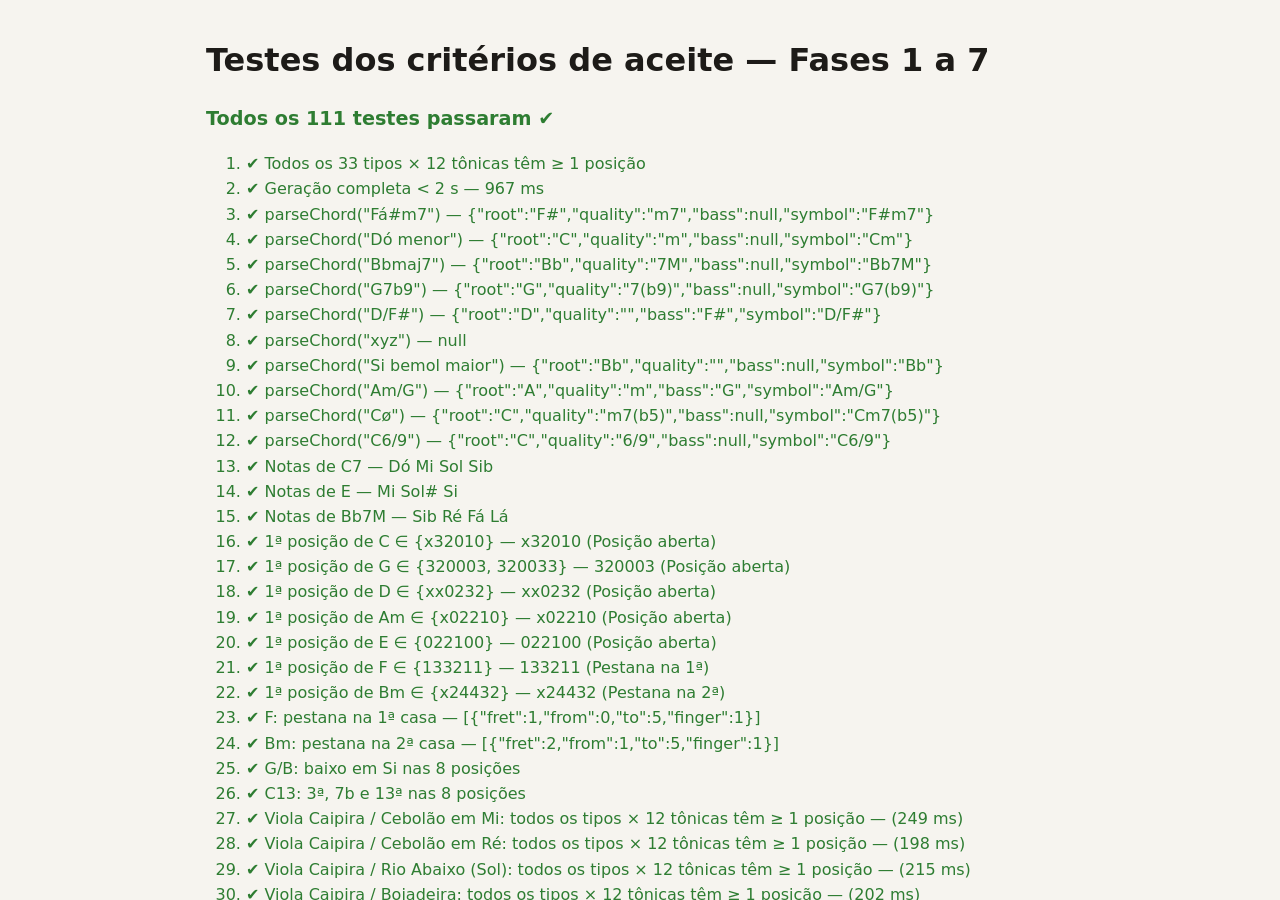
==== commit 677c19dd: "Ritmos: metrônomo, contagem, bater o tempo e ritmo sugerido Metrônomo opcional e contagem de 1 compa" ====
--- a/tests.html
+++ b/tests.html
@@ -22,14 +22,13 @@
 </main>
 <script type="module">
 import { parseChord } from './js/parser.js';
-import { chordNotes, CHORD_TYPES, ROOT_GRID, noteToMidi } from './js/theory.js';
+import { chordNotes, CHORD_TYPES, ROOT_GRID, noteToMidi, pcOf } from './js/theory.js';
 import { getVoicings, checkShape, curatedFor, curatedReport, identifyChord } from './js/voicings.js';
 import { createStorage, formatRoute, parseRoute, splitProgression } from './js/storage.js';
-import { parseTab, stepSeconds, TAB_EXAMPLE, eventsToGrid, gridToText, gridStarts, tabLabels } from './js/tab.js';
 import { INSTRUMENTS } from './js/instruments.js';
-import { parseMusicXML, partToGrid, matchInstrument, hasTab, unzipMXL } from './js/musicxml.js';
 import { renderDiagram } from './js/diagram.js';
 import { STUDY_PROGRESSIONS, STUDY_KEYS, transposeProgression, transposeChord } from './js/progressions.js';
+import { RHYTHMS, STROKES, rhythmsFor, countLabels, strokeFor, suggestedRhythm } from './js/rhythms.js';
 import { play, setContext, activeVoices, voicesFor, ksSamples } from './js/audio.js';
 
 const results = [];
@@ -339,155 +338,6 @@
   report('Reverso reconhece a 1ª posição de todos os tipos × 12 tônicas em todos os instrumentos', !miss.length, miss.slice(0, 8).join('; ') + (miss.length > 8 ? ` … (+${miss.length - 8})` : ''));
 }
 
-// ---------- Fase 6a: Tablatura ----------
-{
-  const ex = parseTab(TAB_EXAMPLE, 6);
-  report('parseTab: exemplo de 2 blocos × 6 linhas com barras', !ex.error && ex.blocks.length === 2 && ex.events.length === 26 && ex.events[0].frets.join() === '-1,3,-1,-1,-1,-1', ex.error || `${ex.events.length} eventos, ${ex.steps} passos`);
-  const steps = ex.events.map(e => e.step);
-  report('parseTab: eventos em ordem crescente de tempo', steps.every((x, i) => !i || x > steps[i - 1]));
-  const two = parseTab(`e|--10--12--|
-B|-----------|
-G|-----------|
-D|-----------|
-A|-----------|
-E|-----------|`, 6);
-  report('parseTab: "10" e "12" são uma nota só', two.events.length === 2 && two.events[0].frets[5] === 10 && two.events[1].frets[5] === 12, JSON.stringify(two.events));
-  report('parseTab: rejeita bloco com nº de linhas errado', !!parseTab(`e|---0---|
-B|---1---|`, 6).error);
-  const ann = parseTab(` E|--5-----4----|
- B|----(E)------| [1]
-G#|-5-----------|
- E|--------A--E7|
- B|-------------|`, 5);
-  report('parseTab: ignora anotações ((E), A, E7) e marcador [1] sem desalinhar', !ann.error && ann.events.length === 3 && ann.ignored.join() === 'E,A,E7', JSON.stringify(ann));
-  const ch = parseTab(` E|--5-----4----|
- B|----(E)------|
-G#|-5-----------|
- E|--------A--E7|
- B|---------PM--|`, 5, { isChord: x => /^[A-G]/.test(x) });
-  report('parseTab: anotação de acorde vira evento no passo da coluna', ch.events.filter(e => e.chord).map(e => `${e.chord}@${e.step}`).join() === 'E@5,A@8,E7@11' && ch.ignored.join() === 'PM' && ch.blocks[0].chords.length === 3, JSON.stringify(ch.events));
-  const fx = parseTab(`   PM-----
-e|-5h7p5-/9-12b14r12-<12>~~-(3)-x-5b-|
-B|---------------------------------|
-G|---------------------------------|
-D|---------------------------------|
-A|---------------------------------|
-E|---------------------------------|`, 6);
-  const fe = fx.events?.map(e => e.fx?.[5]) || [];
-  report('parseTab: técnicas h p / b r ~ ( ) < > x b-sem-alvo e linha de PM',
-    !fx.error && fe[1]?.tech === 'hammer' && fe[1].from === 5 && fe[2]?.tech === 'pull' && fe[3]?.tech === 'slide' && fe[3].slideIn
-    && fe[5]?.tech === 'bend' && fe[5].from === 12 && fe[6]?.tech === 'release' && fe[6].from === 14
-    && fe[7]?.harm === 12 && fe[7].vib && fe[8]?.ghost && fe[9]?.dead && fx.events[9].frets[5] === -1 && fe[10]?.bendUp === 2
-    && fe[0]?.pm && fe[2]?.pm && !fe[3]?.pm && fx.techniques.join() === 'hammer,pull,slide,bend,release,vib,ghost,harm,dead,pm',
-    fx.error || JSON.stringify(fx.events.map(e => e.fx?.[5])));
-  report('parseTab: "xxx" são notas abafadas, não anotação', parseTab(`e|-xxx-0-|
-B|-------|`, 2).events?.length === 4);
-  const uk = parseTab(`A|--0--|
-E|--0--|
-C|--0--|
-G|--2--|`, 4);
-  report('parseTab: ukulele (4 linhas), linha de cima = corda mais aguda', uk.events[0]?.frets.join() === '2,0,0,0', JSON.stringify(uk.events));
-  report('stepSeconds: 120 BPM em 1/16 = 0,125 s; limita BPM a 40–240', stepSeconds(120, 16) === 0.125 && stepSeconds(999, 8) === stepSeconds(240, 8));
-  const KEY = 'dicionario-acordes:teste-tab';
-  localStorage.removeItem(KEY);
-  const a = createStorage({ key: KEY });
-  a.saveTab({ name: 'Ex', text: TAB_EXAMPLE, instrument: 'violao', tuning: 'padrao', bpm: 100, unit: 8 });
-  const bk = createStorage({ key: KEY }).exportJSON();
-  a.clear();
-  const b = createStorage({ key: KEY });
-  b.importJSON(bk);
-  const t = createStorage({ key: KEY }).tabs()[0];
-  report('Tablatura sobrevive a recarregar e a exportar → limpar → importar', t?.text === TAB_EXAMPLE && t.bpm === 100 && t.unit === 8);
-  const one = createStorage({ key: KEY }).exportTabJSON(t.id);
-  b.clear();
-  const c = createStorage({ key: KEY });
-  c.setPref('theme', 'dark');
-  const got = c.importJSON(one);
-  report('Exportar só uma tablatura → importar traz ela sem mexer nas preferências', got.tabs === 1 && got.favorites === 0 && c.tabs()[0]?.text === TAB_EXAMPLE && c.prefs().theme === 'dark' && JSON.parse(one).prefs === undefined);
-  report('Preferência saveWarn: ligada por padrão e persiste desligada', createStorage({ key: KEY + 'x', backend: { getItem: () => null, setItem() {} } }).prefs().saveWarn === true
-    && (c.setPref('saveWarn', false), createStorage({ key: KEY }).prefs().saveWarn === false));
-  localStorage.removeItem(KEY);
-}
-
-// ---------- Fase 6b: Grade ----------
-{
-  const tun = INSTRUMENTS.violao.tunings.padrao;
-  report('tabLabels: violão = E A D G B e; Rio Abaixo = G D g B d', tabLabels(tun).join(' ') === 'E A D G B e' && tabLabels(INSTRUMENTS.viola.tunings.rioAbaixo).join(' ') === 'G D g B d');
-  const ex = parseTab(TAB_EXAMPLE, 6);
-  const g = eventsToGrid(ex, 6);
-  report('eventsToGrid: 1 coluna por instante, durações somam os passos', g.length === 27 && g[0].frets.every(f => f < 0) && g.reduce((s, c) => s + c.dur, 0) === ex.steps, `${g.length} colunas`);
-  const txt = gridToText(g, tabLabels(tun));
-  const back = parseTab(txt, 6);
-  report('Grade → texto → parseTab → grade é idêntica (ida e volta)', !back.error && JSON.stringify(eventsToGrid(back, 6)) === JSON.stringify(g), back.error || '');
-  const cols = [{ frets: [-1, -1, -1, -1, -1, 12], dur: 4 }, { frets: [3, -1, -1, -1, -1, -1], dur: 4 }, { frets: [-1, -1, -1, -1, -1, -1], dur: 8 }, { frets: [0, 2, 2, 1, 0, 0], dur: 16 }];
-  const t2 = gridToText(cols, tabLabels(tun));
-  const p2 = parseTab(t2, 6);
-  report('gridToText: barra a cada compasso, pausa conta tempo, 2 dígitos = 1 nota', !p2.error && p2.events.map(e => e.step).join() === '0,4,16' && p2.events[0].frets[5] === 12 && p2.steps === 32 && t2.startsWith('e|12--------------|0---------------|'), t2);
-  report('gridStarts: passo inicial de cada coluna', gridStarts(cols).join() === '0,4,8,16');
-  const uk = gridToText([{ frets: [0, 0, 0, 3], dur: 1 }], tabLabels(INSTRUMENTS.ukulele.tunings[Object.keys(INSTRUMENTS.ukulele.tunings)[0]]));
-  report('gridToText: ukulele, linha de cima = corda mais aguda; grade curta ainda é lida', parseTab(uk, 4).events[0]?.frets.join() === '0,0,0,3', uk);
-}
-
-// ---------- Fase 6c: MusicXML ----------
-{
-  const tuning = ['E2', 'A2', 'D3', 'G3', 'B3', 'E4'].map((n, i) => `<staff-tuning line="${i + 1}"><tuning-step>${n[0]}</tuning-step><tuning-octave>${n[1]}</tuning-octave></staff-tuning>`).join('');
-  const tn = (dur, s, f, extra = '') => `<note>${extra}<pitch><step>C</step><octave>4</octave></pitch><duration>${dur}</duration><notations><technical><string>${s}</string><fret>${f}</fret></technical></notations></note>`;
-  const XML = `<?xml version="1.0" encoding="UTF-8"?>
-<score-partwise version="3.1"><work><work-title>Teste</work-title></work>
-<part-list><score-part id="P1"><part-name>Violão</part-name></score-part><score-part id="P2"><part-name>Piano</part-name></score-part></part-list>
-<part id="P1">
- <measure number="1"><attributes><divisions>2</divisions><time><beats>3</beats><beat-type>4</beat-type></time>
-  <staff-details><staff-lines>6</staff-lines>${tuning}</staff-details></attributes>
-  <direction><sound tempo="100"/></direction>
-  ${tn(2, 5, 3)}${tn(2, 2, 1, '<chord/>')}<note><rest/><duration>1</duration></note>${tn(1, 3, 0).replace('<duration>', '<tie type="start"/><duration>')}
-  <note><grace/><pitch><step>D</step><octave>4</octave></pitch><notations><technical><string>2</string><fret>3</fret></technical></notations></note>
-  <forward><duration>2</duration></forward></measure>
- <measure number="2">${tn(2, 3, 0).replace('<duration>', '<duration>').replace('</duration>', '</duration><tie type="stop"/>')}${tn(2, 1, 12)}
-  <forward><duration>2</duration></forward><backup><duration>6</duration></backup>${tn(6, 6, 0)}</measure>
-</part>
-<part id="P2"><measure number="1"><attributes><divisions>1</divisions></attributes>
-  <note><pitch><step>C</step><octave>4</octave></pitch><duration>1</duration></note>
-  <note><pitch><step>E</step><octave>4</octave></pitch><duration>1</duration></note>
-  <note><pitch><step>G</step><octave>4</octave></pitch><duration>1</duration></note>
-  <note><pitch><step>B</step><alter>-1</alter><octave>4</octave></pitch><duration>1</duration></note></measure></part>
-</score-partwise>`;
-  const r = parseMusicXML(XML);
-  report('parseMusicXML: título, andamento, 2 partes, afinação das cordas', !r.error && r.title === 'Teste' && r.bpm === 100 && r.parts.length === 2 && r.parts[0].strings.join() === '40,45,50,55,59,64', r.error || JSON.stringify(r.parts[0].strings));
-  const p1 = r.parts[0];
-  report('parseMusicXML: acorde, pausa, ligadura (sem novo ataque), ornamento ignorado, backup/forward', p1.notes.map(n => `${n.start}:${n.string}/${n.fret}`).join() === '0:5/3,0:2/1,1.5:3/0,4:1/12,3:6/0' && p1.notes[2].dur === 1.5 && p1.end === 6, p1.notes.map(n => `${n.start}:${n.string}/${n.fret}`).join());
-  report('matchInstrument: afinação E A D G B E → violão padrão; parte sem tablatura → null', JSON.stringify(matchInstrument(p1, INSTRUMENTS)) === '{"instrument":"violao","tuning":"padrao"}' && matchInstrument(r.parts[1], INSTRUMENTS) === null && hasTab(p1) && !hasTab(r.parts[1]));
-  const vio = INSTRUMENTS.violao.tunings.padrao.courses.map(c => noteToMidi(c.notes[0]));
-  const g = partToGrid(p1, vio);
-  report('partToGrid: corda/casa e durações do arquivo (3/4 em colcheias)', g.fromTab && g.unit === 8 && g.measure === 6 && JSON.stringify(g.cols) === JSON.stringify([
-    { frets: [-1, 3, -1, -1, 1, -1], dur: 3 }, { frets: [-1, -1, -1, 0, -1, -1], dur: 3 }, { frets: [0, -1, -1, -1, -1, -1], dur: 2 }, { frets: [-1, -1, -1, -1, -1, 12], dur: 4 }]), JSON.stringify(g));
-  const txt = gridToText(g.cols, tabLabels(INSTRUMENTS.violao.tunings.padrao), { measure: g.measure });
-  const back = parseTab(txt, 6);
-  report('MusicXML → texto da 6a → parseTab: mesmas notas e tempos', !back.error && back.events.map(e => `${e.step}:${e.frets.join('')}`).join() === '0:-13-1-11-1,3:-1-1-10-1-1,6:0-1-1-1-1-1,8:-1-1-1-1-112' && back.steps === 12, back.error || txt);
-  const gp = partToGrid(r.parts[1], vio);
-  report('partToGrid: partitura sem corda/casa → casa mais baixa pela altura', !gp.fromTab && gp.cols.map(c => c.frets.join(' ')).join(' | ') === '-1 -1 -1 -1 1 -1 | -1 -1 -1 -1 -1 0 | -1 -1 -1 -1 -1 3 | -1 -1 -1 -1 -1 6', gp.cols.map(c => c.frets.join(' ')).join(' | '));
-  report('parseMusicXML: rejeita XML inválido e documento que não é MusicXML', !!parseMusicXML('<a><b></a>').error && !!parseMusicXML('<html/>').error);
-  // .mxl: ZIP com container.xml e a partitura comprimida (deflate)
-  const enc = new TextEncoder();
-  const deflate = async s => new Uint8Array(await new Response(new Blob([enc.encode(s)]).stream().pipeThrough(new CompressionStream('deflate-raw'))).arrayBuffer());
-  const files = [['META-INF/container.xml', enc.encode('<container><rootfiles><rootfile full-path="score.xml"/></rootfiles></container>'), 0], ['score.xml', await deflate(XML), 8]];
-  const parts = [], central = [];
-  let off = 0;
-  for (const [name, data, method] of files) {
-    const nm = enc.encode(name), h = new DataView(new ArrayBuffer(30));
-    h.setUint32(0, 0x04034b50, true); h.setUint16(8, method, true); h.setUint32(18, data.length, true); h.setUint16(26, nm.length, true);
-    const c = new DataView(new ArrayBuffer(46));
-    c.setUint32(0, 0x02014b50, true); c.setUint16(10, method, true); c.setUint32(20, data.length, true); c.setUint16(28, nm.length, true); c.setUint32(42, off, true);
-    parts.push(new Uint8Array(h.buffer), nm, data); central.push(new Uint8Array(c.buffer), nm);
-    off += 30 + nm.length + data.length;
-  }
-  const cdSize = central.reduce((s, x) => s + x.length, 0), e = new DataView(new ArrayBuffer(22));
-  e.setUint32(0, 0x06054b50, true); e.setUint16(8, 2, true); e.setUint16(10, 2, true); e.setUint32(12, cdSize, true); e.setUint32(16, off, true);
-  const zip = await new Blob([...parts, ...central, new Uint8Array(e.buffer)]).arrayBuffer();
-  let mxl = '';
-  try { mxl = await unzipMXL(zip); } catch (err) { mxl = err.message; }
-  report('unzipMXL: lê .mxl (ZIP + deflate) pelo container.xml', mxl === XML, mxl.slice(0, 80));
-}
-
 // ---------- Progressões para estudo ----------
 {
   const bad = [];
@@ -502,9 +352,33 @@
   report('Transposição: baixo grafado pelo intervalo (C#/E# em Fá#) e tom C não muda nada',
     transposeProgression(pr('descida-baixo'), 'F#', parseChord).chords[1] === 'C#/E#' && STUDY_PROGRESSIONS.every(p => transposeProgression(p, 'C', parseChord).chords.join() === p.chords.join())
     && transposeChord('Dm7(b5)', 2, parseChord) === 'Em7(b5)');
+  const badSongs = STUDY_PROGRESSIONS.filter(p => !(p.songs?.length >= 2) || p.songs.some(s => !s.t || !s.a || (s.k && !STUDY_KEYS.some(k => pcOf(k) === pcOf(s.k)))));
+  report('Músicas de exemplo: ≥ 2 por progressão, com título, autor e tom válido (quando há)', !badSongs.length, badSongs.map(p => p.id).join(' '));
   const st = createStorage({ key: 'x-estudo', backend: { getItem: () => JSON.stringify({ prefs: { studyKey: 'Bb' } }), setItem() {} } });
   const st2 = createStorage({ key: 'x-estudo', backend: { getItem: () => JSON.stringify({ prefs: { studyKey: 'H<' } }), setItem() {} } });
   report('Preferência studyKey: guarda o tom e rejeita valor inválido', st.prefs().studyKey === 'Bb' && st2.prefs().studyKey === 'C');
+}
+
+// Ritmos
+{
+  const bad = RHYTHMS.filter(r => r.steps.length !== r.meter * r.sub * r.bars || [...r.steps].some(s => s !== '.' && !STROKES[s]) || !r.inst.every(i => INSTRUMENTS[i]));
+  report('Ritmos: tamanho = tempos × subdivisões × compassos e só símbolos conhecidos', !bad.length, bad.map(r => r.id).join(' '));
+  report('Ritmos: ao menos 5 por instrumento, do mais fácil ao mais difícil', Object.keys(INSTRUMENTS).every(i => {
+    const l = rhythmsFor(i); return l.length >= 5 && l.every((r, k) => !k || l[k - 1].lvl <= r.lvl);
+  }));
+  report('Contagem: "1 e 2 e" e "1 · e ·"', countLabels({ steps: 'D.DU', meter: 2, sub: 2 }).join(' ') === '1 e 2 e' && countLabels({ steps: 'B.DU', meter: 1, sub: 4 }).join(' ') === '1 · e ·');
+  const C = [-1, 3, 2, 0, 1, 0];
+  const k = s => strokeFor(s, C)?.frets.join(',');
+  report('strokeFor: baixo, alternado, pinça, corda nº, cima e pausa', k('B') === '-1,3,-1,-1,-1,-1' && k('b') === '-1,-1,2,-1,-1,-1'
+    && k('P') === '-1,-1,-1,0,1,0' && k('K') === '-1,3,-1,0,1,0' && k('1') === '-1,-1,-1,-1,-1,0' && k('3') === '-1,-1,-1,0,-1,-1'
+    && strokeFor('U', C).up === true && k('U') === '-1,-1,2,0,1,0' && strokeFor('X', C).len > 0 && strokeFor('.', C) === null);
+  const playable = RHYTHMS.every(r => r.inst.every(i => {
+    const v = getVoicings(parseChord('G'), i, Object.keys(INSTRUMENTS[i].tunings)[0], { max: 1 })[0];
+    return [...r.steps].filter(s => s !== '.').every(s => strokeFor(s, v.frets)?.frets.some(f => f >= 0));
+  }));
+  report('Todo golpe de todo ritmo soa em G em todos os instrumentos do ritmo', playable);
+  report('Ritmo sugerido: toda progressão de estudo tem um disponível em cada instrumento', Object.keys(INSTRUMENTS).every(i =>
+    STUDY_PROGRESSIONS.every(p => rhythmsFor(i).some(r => r.id === suggestedRhythm(p.id, i)))) && suggestedRhythm('bossa', 'violao') === 'bossa');
 }
 
 // Saída na tela
--- a/css/app.css
+++ b/css/app.css
@@ -41,7 +41,8 @@
   display: grid; grid-template-columns: 1fr auto; grid-template-areas: "brand gear" "search search"; align-items: center;
   gap: 8px 10px; padding: 8px 16px; border-bottom: 1px solid var(--border); background: var(--surface);
 }
-.brand { grid-area: brand; margin: 0; font-size: 1.15rem; letter-spacing: .01em; }
+.brand { grid-area: brand; margin: 0; font-size: 1.15rem; letter-spacing: .01em; display: flex; align-items: center; gap: 8px; }
+.brand-logo { width: 1.75em; height: 1.75em; flex: none; margin: -.2em 0; color: var(--accent); fill: currentColor; }
 .gear { grid-area: gear; }
 .gear span { font-size: 1.1em; }
 .search { grid-area: search; position: relative; }
@@ -68,7 +69,7 @@
   .topbar { grid-template-columns: 1fr 420px auto; grid-template-areas: "brand search gear"; }
   .layout { grid-template-columns: 320px 1fr; grid-template-areas: "picker viewer" "analysis viewer"; align-items: start; }
   .picker { grid-area: picker; } .viewer { grid-area: viewer; } .analysis { grid-area: analysis; }
-  .library, .reverse, .tabmod { grid-column: 1 / -1; }
+  .library, .reverse { grid-column: 1 / -1; }
   /* Duas colunas dentro de cada seção */
   .library { display: grid; grid-template-columns: 1fr 1fr; gap: 0 28px; align-items: start; }
   .rev-cols { display: grid; grid-template-columns: minmax(280px, 400px) 1fr; gap: 0 28px; align-items: start; }
@@ -176,6 +177,14 @@
 .rehearsal-head strong { flex: 1; min-width: 0; overflow: hidden; text-overflow: ellipsis; white-space: nowrap; }
 .rehearsal-chords { display: flex; flex-wrap: wrap; gap: 4px; margin: 8px 0; }
 .rehearsal-nav { display: flex; justify-content: center; gap: 8px; flex-wrap: wrap; }
+.rehearsal-notes { text-align: center; margin: 8px 0 4px; font-weight: 600; }
+.rehearsal-auto { display: flex; flex-wrap: wrap; justify-content: center; align-items: center; gap: 6px 14px; margin-top: 6px; }
+.rehearsal-auto select { font: inherit; color: var(--fg); background: var(--bg); border: 1px solid var(--border); border-radius: 8px; padding: 4px 6px; min-height: 36px; }
+.rehearsal-auto #ensaio-auto[aria-pressed="true"] { background: var(--accent); color: var(--accent-fg); }
+.study-songs { display: flex; flex-wrap: wrap; align-items: center; gap: 4px; flex: 1 1 100%; margin: 2px 0 4px; font-size: .8125rem; }
+.study-songs .chip { min-height: 32px; padding: 2px 8px; font-size: .8125rem; }
+.study-songs .chip.in-key { border-color: var(--accent); font-weight: 600; }
+.study-list li { flex-wrap: wrap; }
 
 /* Favoritos, progressões, backup */
 .item-list { list-style: none; margin: 0 0 14px; padding: 0; display: grid; grid-template-columns: minmax(0, 1fr); gap: 4px; }
@@ -218,7 +227,7 @@
 .result-card strong { font-size: 1.25rem; }
 .result-card span { font-size: .875rem; }
 .result-card small { color: var(--muted); font-size: .8125rem; }
-.reverse-input input::placeholder, .tab-text::placeholder { font-family: system-ui, -apple-system, "Segoe UI", Roboto, sans-serif; font-style: italic; white-space: normal; }
+.reverse-input input::placeholder { font-family: system-ui, -apple-system, "Segoe UI", Roboto, sans-serif; font-style: italic; white-space: normal; }
 
 /* Aviso de atualização e instalação no iOS */
 .toast {
@@ -280,7 +289,44 @@
 body[data-view="acordes"] .panel:not([data-view="acordes"]),
 body[data-view="repertorio"] .panel:not([data-view="repertorio"]),
 body[data-view="identificar"] .panel:not([data-view="identificar"]),
-body[data-view="tablatura"] .panel:not([data-view="tablatura"]) { display: none; }
+body[data-view="ritmos"] .panel:not([data-view="ritmos"]) { display: none; }
+
+/* Ritmos */
+.rt-list { list-style: none; margin: 10px 0 0; padding: 0; display: grid; gap: 6px; }
+.rt-list button { width: 100%; text-align: left; display: grid; grid-template-columns: 1fr auto; gap: 2px 8px; padding: 8px 10px; }
+.rt-list button small { grid-column: 1; color: var(--muted); font-size: .8125rem; }
+.rt-list .lvl { grid-row: 1 / 3; grid-column: 2; align-self: center; font-size: .8125rem; color: var(--muted); }
+.rt-list button[aria-pressed="true"] .lvl, .rt-list button[aria-pressed="true"] small { color: inherit; }
+.rt-grid { display: grid; grid-auto-flow: column; grid-auto-columns: minmax(0, 1fr); gap: 3px; margin: 10px 0 6px; overflow-x: auto; }
+.rt-step { display: flex; flex-direction: column; align-items: center; gap: 2px; min-width: 26px; padding: 6px 0 4px; border-radius: 6px; border: 1px solid var(--border); background: var(--bg); }
+.rt-step b { font-size: 1.35rem; line-height: 1.2; min-height: 1.2em; color: var(--accent); }
+.rt-step.soft b { font-size: 1rem; opacity: .8; }
+.rt-step span { font-size: .8125rem; color: var(--muted); }
+.rt-step.beat { border-color: var(--muted); }
+.rt-step.now { background: var(--accent); border-color: var(--accent); }
+.rt-step.now b, .rt-step.now span { color: var(--accent-fg); }
+.rt-legend { list-style: none; margin: 0 0 12px; padding: 0; display: flex; flex-wrap: wrap; gap: 4px 14px; font-size: .875rem; color: var(--muted); }
+.rt-legend b { color: var(--accent); margin-right: 4px; }
+.rt-prog select { max-width: 100%; }
+.rt-now { display: flex; align-items: center; gap: 14px; margin: 10px 0; }
+.rt-diagram { width: 110px; flex: none; }
+.rt-diagram svg { width: 100%; height: auto; }
+.rt-chord { margin: 0; font-size: 1.6rem; font-weight: 700; }
+.rt-now .hint { margin: 2px 0 0; }
+.rt-ctrl { display: flex; flex-wrap: wrap; align-items: center; gap: 10px 16px; }
+.rt-ctrl #rt-tocar { min-width: 120px; }
+.rt-ctrl #rt-tocar[aria-pressed="true"] { background: var(--accent); color: var(--accent-fg); }
+.rt-speed { display: flex; align-items: center; gap: 6px; }
+.rt-speed .btn { min-width: 40px; font-size: 1.2rem; padding: 4px 10px; }
+.rt-speed input { width: 140px; accent-color: var(--accent); }
+#rt-sugestao { flex: 1 1 100%; margin: 4px 0 0; }
+#rt-sugestao .btn { margin-left: 6px; padding: 4px 10px; }
+.rt-proximo-count { color: var(--accent); font-weight: 700; }
+.rt-speed output { min-width: 4.5em; font-variant-numeric: tabular-nums; font-weight: 600; }
+.rt-ctrl select { font: inherit; color: var(--fg); background: var(--bg); border: 1px solid var(--border); border-radius: 8px; padding: 4px 6px; }
+@media (min-width: 860px) {
+  .rhythms { grid-column: 1 / -1; display: grid; grid-template-columns: 300px 1fr; gap: 0 28px; align-items: start; }
+}
 
 @media (max-width: 859px) {
   body { padding-bottom: calc(64px + env(safe-area-inset-bottom)); }
@@ -379,117 +425,5 @@
   .stage-nav { grid-column: 2; }
 }
 
-/* ===================== Tablatura ===================== */
-.tab-fields, .tab-controls { display: flex; flex-wrap: wrap; gap: 8px 12px; margin-bottom: 8px; }
-.tab-fields label, .tab-controls label { display: flex; flex-direction: column; gap: 2px; font-size: .8125rem; color: var(--muted); flex: 1 1 140px; }
-.tab-controls label.check { flex-direction: row; align-items: center; gap: 6px; flex: 0 0 auto; font-size: .95rem; color: var(--fg); }
-.tab-fields input, .tab-fields select, .tab-controls input, .tab-controls select, .tab-text {
-  font: inherit; font-size: 1rem; color: var(--fg); background: var(--bg); border: 1px solid var(--border); border-radius: 8px; padding: 7px 10px; min-height: 40px; min-width: 0;
-}
+/* Caixas de seleção */
 .check input { width: 20px; height: 20px; accent-color: var(--accent); }
-.tab-text { width: 100%; font-family: ui-monospace, Menlo, Consolas, monospace; font-size: .9rem; white-space: pre; overflow-x: auto; resize: vertical; margin-bottom: 8px; }
-.tab-actions { display: flex; flex-wrap: wrap; gap: 6px; }
-.tab-actions .btn { flex: 1 1 auto; }
-.tab-view { margin: 4px 0 14px; display: grid; gap: 10px; }
-.tab-view:empty { display: none; }
-.tab-block {
-  position: relative; margin: 0; padding: 8px 10px; overflow-x: auto; background: var(--bg); border: 1px solid var(--border); border-radius: 8px;
-  font: 15px/1.5 ui-monospace, Menlo, Consolas, monospace; scroll-behavior: auto;
-}
-.tn { cursor: pointer; border-radius: 4px; font-weight: 700; color: var(--fg); padding: 0 1px; margin: 0 -1px; }
-.tn.done { color: var(--muted); font-weight: 400; }
-.tn.on { background: var(--accent); color: var(--accent-fg); }
-.tn.tc { color: var(--accent); font-style: italic; }
-.tn.tc.on { color: var(--accent-fg); }
-.tn.tfx { text-decoration: underline dotted; text-underline-offset: 3px; }
-.tab-legenda { margin: .5rem 0; font-size: .9rem; }
-.tab-legenda summary { cursor: pointer; color: var(--accent); }
-.tab-legenda dl { display: grid; grid-template-columns: max-content 1fr; gap: .25rem .75rem; margin: .5rem 0 0; }
-.tab-legenda dt { white-space: nowrap; }
-.tab-legenda dd { margin: 0; }
-.tn.in-ab { text-decoration: underline; text-decoration-color: var(--accent); text-underline-offset: 3px; }
-.tn.mark-a, .tn.mark-b, .gc.mark-a, .gc.mark-b { outline: 2px dashed var(--accent); outline-offset: 1px; }
-
-/* ----- Fase 6b: grade, estudo e braço ----- */
-.tab-mode { display: flex; gap: 6px; margin-bottom: 8px; }
-.tab-study .range { display: flex; align-items: center; gap: 8px; color: var(--fg); }
-.tab-study input[type="range"] { flex: 1; min-width: 100px; accent-color: var(--accent); }
-.tab-study output { min-width: 4ch; font-variant-numeric: tabular-nums; }
-.ab { display: flex; flex-wrap: wrap; align-items: center; gap: 6px; flex: 1 1 260px; }
-.ab .hint { margin: 0; }
-.grid-editor { margin-bottom: 8px; }
-.grid-wrap { position: relative; overflow-x: auto; border: 1px solid var(--border); border-radius: 8px; background: var(--bg); padding: 6px; margin-bottom: 8px; -webkit-overflow-scrolling: touch; }
-.grid { display: grid; gap: 2px 0; width: max-content; }
-.grid-line { display: contents; }
-.gl { position: sticky; left: -6px; z-index: 1; background: var(--bg); padding: 0 8px 0 4px; font: 600 .85rem ui-monospace, Menlo, Consolas, monospace; color: var(--muted); display: flex; align-items: center; }
-.gc {
-  min-width: 2.4em; height: 32px; border: 0; border-left: 1px solid transparent; padding: 0 4px; cursor: pointer; color: var(--fg);
-  font: 700 .95rem ui-monospace, Menlo, Consolas, monospace;
-  background: linear-gradient(var(--border), var(--border)) center / 100% 1px no-repeat;
-}
-.gc:not(:empty) { background: radial-gradient(circle, var(--bg) 60%, transparent 62%), linear-gradient(var(--border), var(--border)) center / 100% 1px no-repeat; }
-.gc.bar { border-left-color: var(--muted); }
-.gc.selcol { background-color: var(--accent-soft); }
-.gc.sel { outline: 2px solid var(--accent); outline-offset: -2px; border-radius: 4px; }
-.gc.on { background: var(--accent); color: var(--accent-fg); border-radius: 4px; }
-.gc.done { color: var(--muted); }
-.gc:focus-visible { outline: 3px solid var(--accent); outline-offset: -3px; }
-.grid-dur span:not(.gl) { text-align: center; font-size: .8125rem; color: var(--muted); }
-.grid-tools { display: grid; gap: 8px; }
-.keypad { display: flex; flex-wrap: wrap; gap: 4px; }
-.keypad .key { min-width: 40px; min-height: 40px; padding: 0 6px; font-variant-numeric: tabular-nums; flex: 1 0 40px; }
-.grid-row { display: flex; flex-wrap: wrap; align-items: end; gap: 6px; }
-.grid-row label { display: flex; flex-direction: column; gap: 2px; font-size: .8125rem; color: var(--muted); }
-.grid-row select { font: inherit; color: var(--fg); background: var(--bg); border: 1px solid var(--border); border-radius: 8px; padding: 4px 8px; min-height: 36px; }
-.tab-braco { overflow-x: auto; margin: 0 0 14px; }
-.fretboard { display: block; min-width: 560px; width: 100%; max-height: 190px; }
-@media (pointer: coarse) { .gc { height: 44px; min-width: 2.8em; } }
-
-/* ----- Fase 7d: Biblioteca / Player / Editar ----- */
-.tabmod[data-tabview="biblioteca"] .tab-doc { display: none; }
-.tabmod:not([data-tabview="biblioteca"]) .tab-pane-lib { display: none; }
-.tabmod[data-tabview="player"] .tab-editor { display: none; }
-.tabmod[data-tabview="editar"] #tab-view,
-.tabmod[data-tabview="editar"] .tab-avancado { display: none; }
-.tab-current { margin: 0 0 10px; }
-.tab-current .btn { width: 100%; text-align: left; border-color: var(--accent); background: var(--accent-soft); }
-.tab-saved-title { margin-top: 16px; }
-.tab-doc-head { display: flex; flex-wrap: wrap; align-items: center; gap: 6px 8px; margin-bottom: 10px; }
-.tab-title { flex: 1 1 140px; min-width: 0; margin: 0; font-size: 1.1rem; overflow: hidden; text-overflow: ellipsis; white-space: nowrap; }
-.tab-switch { display: flex; gap: 4px; }
-.tab-avancado { margin: 0 0 10px; font-size: .95rem; }
-.tab-avancado summary { cursor: pointer; color: var(--accent); margin-bottom: 6px; }
-.tab-dock { position: sticky; bottom: 0; z-index: 5; background: var(--surface); border-top: 1px solid var(--border); padding: 8px 0 4px; }
-.transport { display: flex; flex-wrap: wrap; align-items: end; gap: 8px 12px; }
-.transport #tab-play { min-width: 104px; min-height: 44px; font-size: 1.05rem; background: var(--accent); color: var(--accent-fg); border-color: var(--accent); }
-.transport label { display: flex; flex-direction: column; gap: 2px; font-size: .8125rem; color: var(--muted); }
-.transport label.check { flex-direction: row; align-items: center; gap: 6px; font-size: .95rem; color: var(--fg); }
-.tp-bpm input { width: 5.5em; font: inherit; color: var(--fg); background: var(--bg); border: 1px solid var(--border); border-radius: 8px; padding: 6px 8px; min-height: 40px; }
-.tp-vel { flex: 1 1 140px; }
-.tp-vel span { display: flex; justify-content: space-between; gap: 8px; }
-.tp-vel output { color: var(--fg); font-variant-numeric: tabular-nums; }
-.tp-vel input { width: 100%; accent-color: var(--accent); min-height: 28px; }
-.transport .ab { flex: 1 1 100%; }
-.ab .btn[aria-pressed="true"] { background: var(--accent-soft); border-color: var(--accent); }
-.ab-status { flex: 1 1 100%; margin: 0; font-size: .8125rem; color: var(--accent); }
-.ab-status:empty { display: none; }
-.tab-block { scroll-margin: 64px 0 calc(var(--dock-h, 0px) + 80px); }
-.grid-wrap { scroll-margin: 64px 0 calc(var(--dock-h, 0px) + 80px); }
-
-@media (max-width: 859px) {
-  /* Player/Editar: braço compacto + transporte fixos acima das abas inferiores */
-  body.tab-docked[data-view="tablatura"] { padding-bottom: calc(64px + var(--dock-h, 0px) + env(safe-area-inset-bottom)); }
-  body[data-view="tablatura"] .tabmod:not([data-tabview="biblioteca"]) .tab-dock {
-    position: fixed; left: 0; right: 0; bottom: calc(64px + env(safe-area-inset-bottom)); z-index: 35;
-    padding: 6px max(12px, env(safe-area-inset-right)) 6px max(12px, env(safe-area-inset-left)); box-shadow: 0 -4px 16px rgb(0 0 0 / .08);
-  }
-  .tab-dock .tab-braco { margin: 0 0 4px; overflow: hidden; }
-  .tab-dock .fretboard { min-width: 0; max-height: 96px; }
-  .transport { gap: 6px 10px; }
-  .transport #tab-play { min-width: 96px; }
-  .tp-vel { flex-basis: 110px; }
-  .transport .ab { gap: 4px; }
-  .transport .ab .btn { flex: 1 1 auto; padding: 3px 6px; }
-  .tab-doc-head .btn { padding: 3px 8px; }
-  body[data-view="tablatura"] .toast { bottom: calc(76px + var(--dock-h, 0px) + env(safe-area-inset-bottom)); }
-}
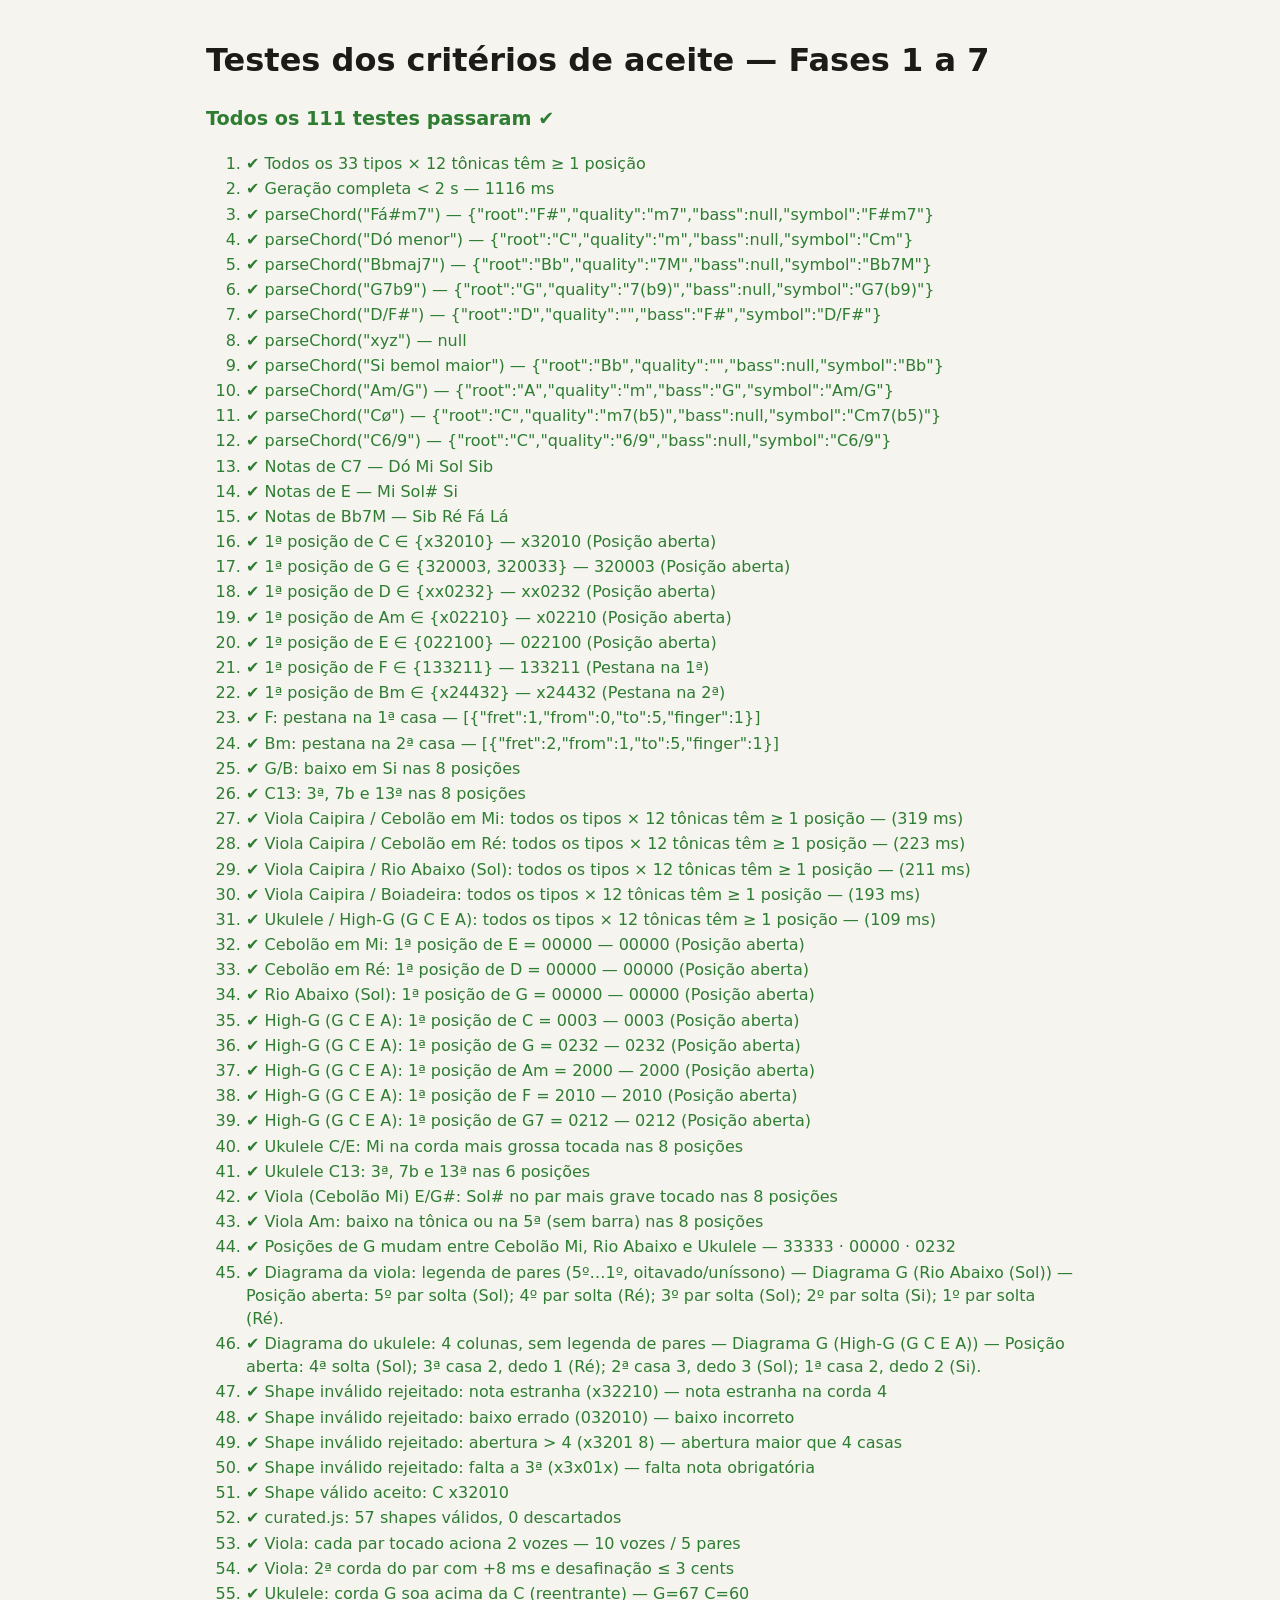
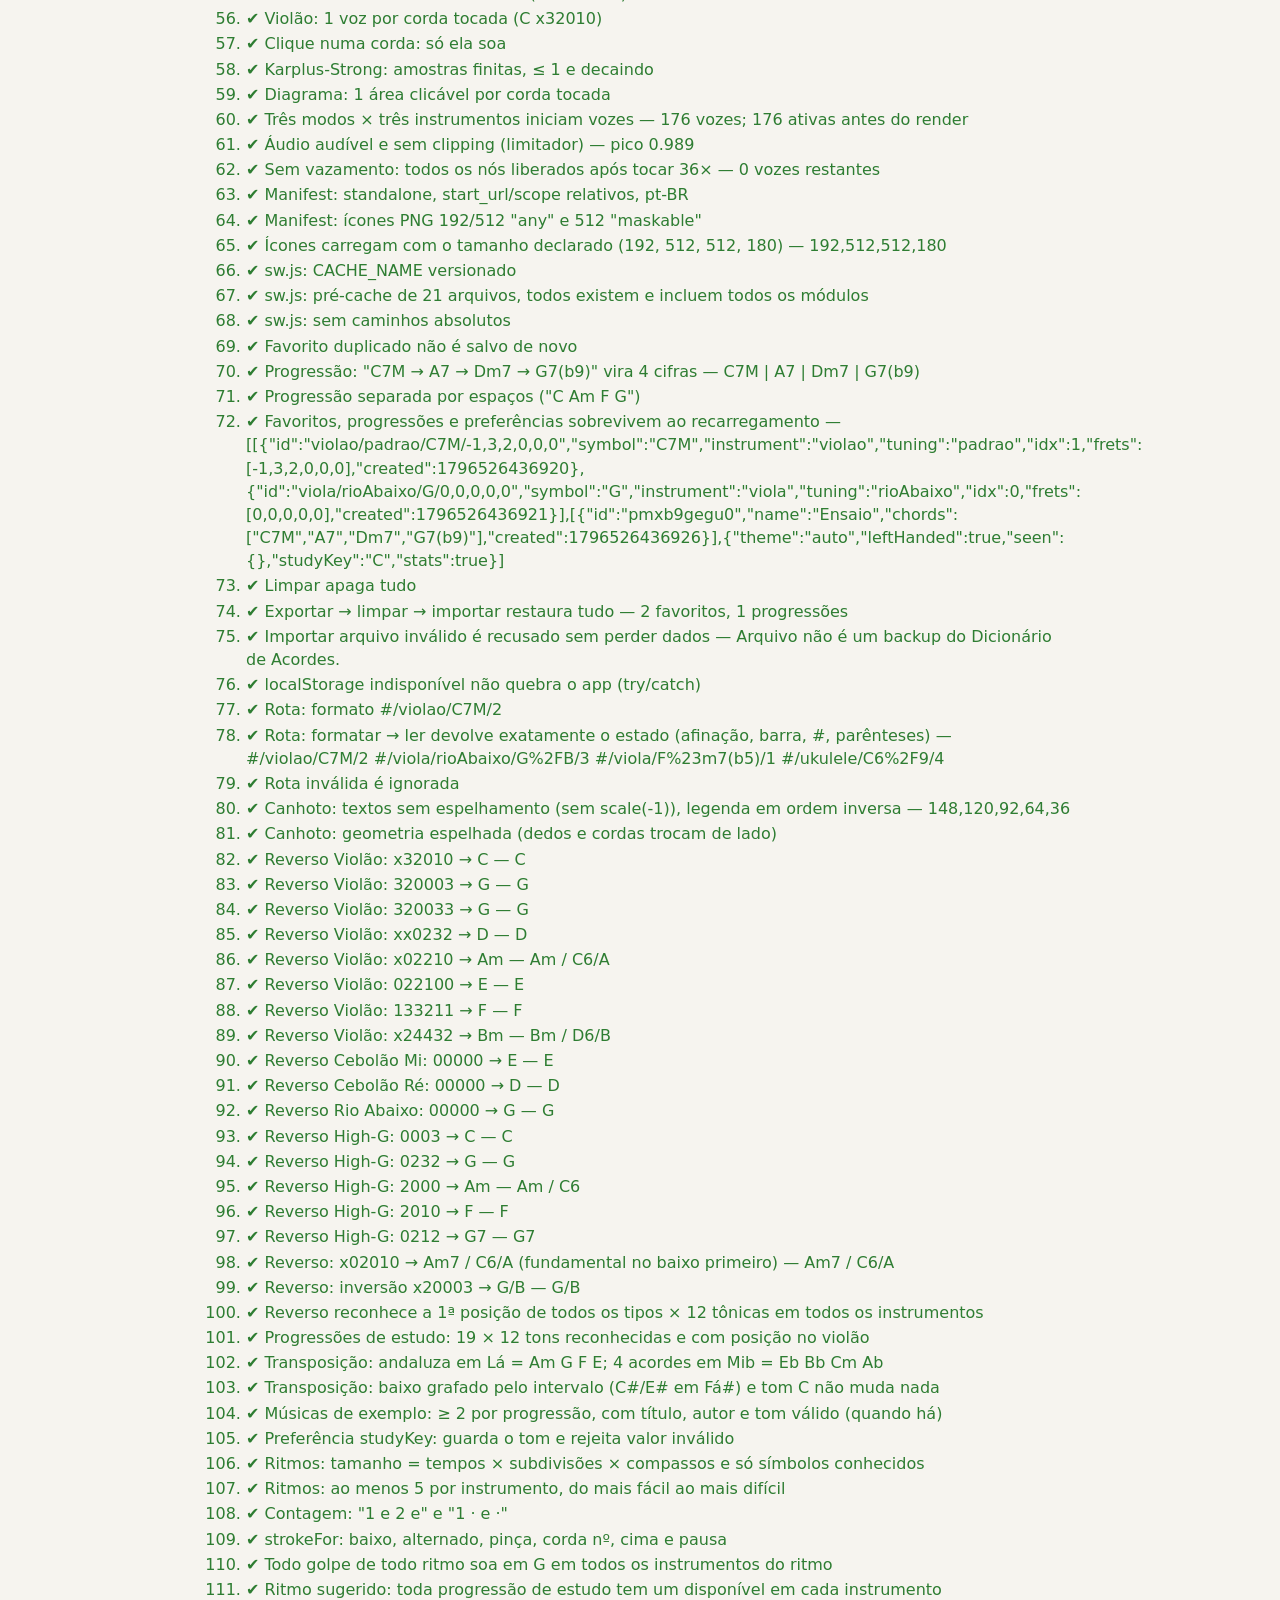
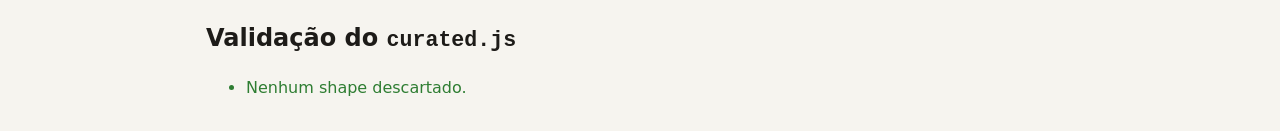
==== commit c49f60b5: "Ritmos: lista completa por instrumento (81 ritmos), swing, 6/8 e busca Violão 55, viola caipira 39 e" ====
--- a/tests.html
+++ b/tests.html
@@ -366,7 +366,7 @@
   report('Ritmos: ao menos 5 por instrumento, do mais fácil ao mais difícil', Object.keys(INSTRUMENTS).every(i => {
     const l = rhythmsFor(i); return l.length >= 5 && l.every((r, k) => !k || l[k - 1].lvl <= r.lvl);
   }));
-  report('Contagem: "1 e 2 e" e "1 · e ·"', countLabels({ steps: 'D.DU', meter: 2, sub: 2 }).join(' ') === '1 e 2 e' && countLabels({ steps: 'B.DU', meter: 1, sub: 4 }).join(' ') === '1 · e ·');
+  report('Contagem: "1 e 2 e" e "1 · e ·"', countLabels({ steps: 'D.DU', meter: 2, sub: 2 }).join(' ') === '1 e 2 e' && countLabels({ steps: 'B.DU', meter: 1, sub: 4 }).join(' ') === '1 · e ·' && countLabels({ steps: 'BDUbDU', meter: 2, sub: 3 }).join(' ') === '1 · · 2 · ·');
   const C = [-1, 3, 2, 0, 1, 0];
   const k = s => strokeFor(s, C)?.frets.join(',');
   report('strokeFor: baixo, alternado, pinça, corda nº, cima e pausa', k('B') === '-1,3,-1,-1,-1,-1' && k('b') === '-1,-1,2,-1,-1,-1'
--- a/css/app.css
+++ b/css/app.css
@@ -292,7 +292,8 @@
 body[data-view="ritmos"] .panel:not([data-view="ritmos"]) { display: none; }
 
 /* Ritmos */
-.rt-list { list-style: none; margin: 10px 0 0; padding: 0; display: grid; gap: 6px; }
+.rt-search { width: 100%; margin-top: 10px; font: inherit; color: var(--fg); background: var(--bg); border: 1px solid var(--border); border-radius: 8px; padding: 8px 10px; min-height: 40px; }
+.rt-list { max-height: 60vh; overflow-y: auto; list-style: none; margin: 10px 0 0; padding: 0; display: grid; gap: 6px; }
 .rt-list button { width: 100%; text-align: left; display: grid; grid-template-columns: 1fr auto; gap: 2px 8px; padding: 8px 10px; }
 .rt-list button small { grid-column: 1; color: var(--muted); font-size: .8125rem; }
 .rt-list .lvl { grid-row: 1 / 3; grid-column: 2; align-self: center; font-size: .8125rem; color: var(--muted); }
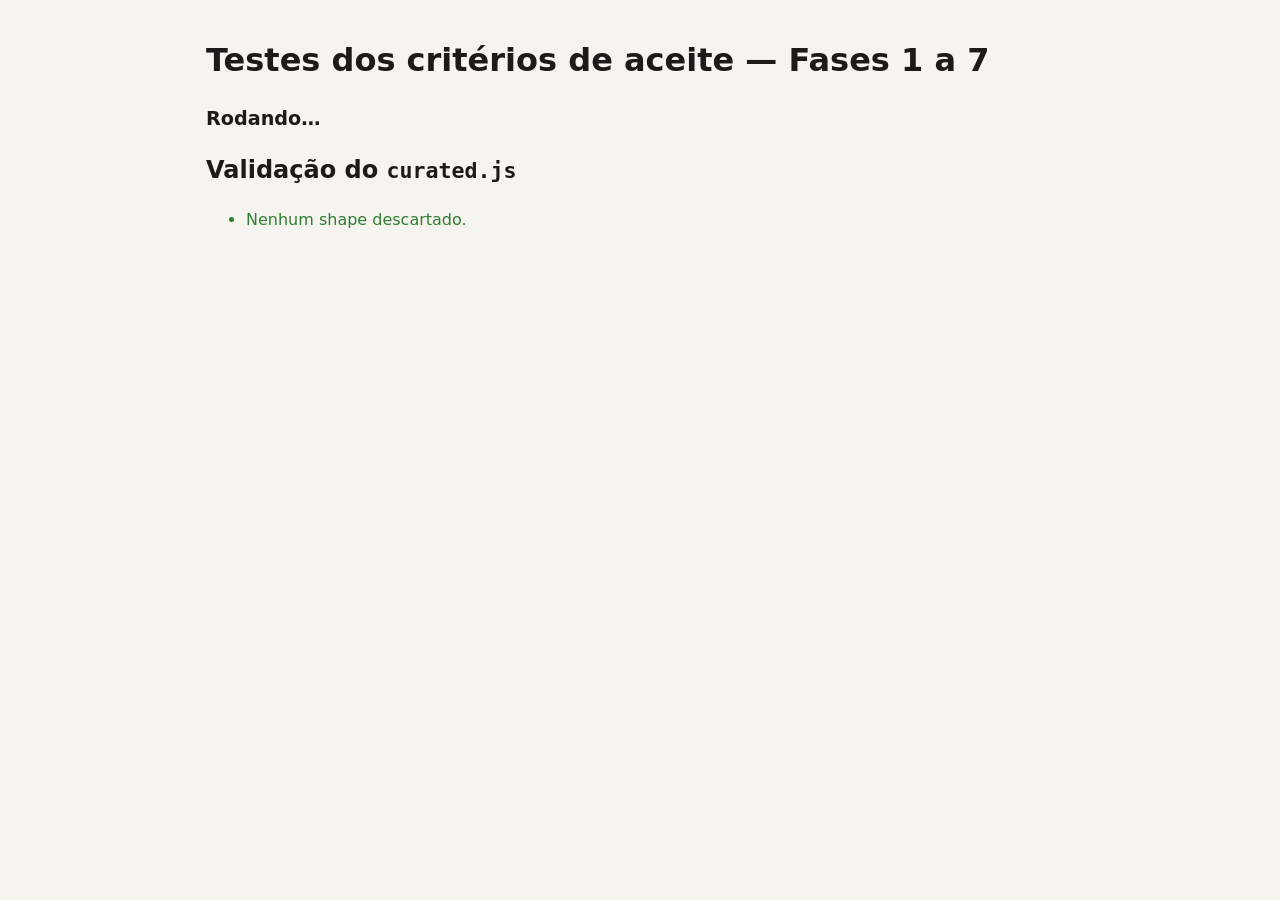
==== commit fe094ab2: "Ritmos: acompanhamento com percussão e baixo, instrumentos mutáveis Cada um dos 81 ritmos ganha uma " ====
--- a/tests.html
+++ b/tests.html
@@ -29,6 +29,7 @@
 import { renderDiagram } from './js/diagram.js';
 import { STUDY_PROGRESSIONS, STUDY_KEYS, transposeProgression, transposeChord } from './js/progressions.js';
 import { RHYTHMS, STROKES, rhythmsFor, countLabels, strokeFor, suggestedRhythm } from './js/rhythms.js';
+import { PARTS, GROOVES, BAND, grooveFor, partPattern, beatEvents, bassMidi, stepsToNext } from './js/band.js';
 import { play, setContext, activeVoices, voicesFor, ksSamples } from './js/audio.js';
 
 const results = [];
@@ -381,6 +382,21 @@
     STUDY_PROGRESSIONS.every(p => rhythmsFor(i).some(r => r.id === suggestedRhythm(p.id, i)))) && suggestedRhythm('bossa', 'violao') === 'bossa');
 }
 
+// Acompanhamento (band.js)
+{
+  const bad = Object.values(GROOVES).filter(g => Object.entries(g.parts).some(([p, pat]) => !PARTS[p] || pat.length !== g.meter * g.sub * g.bars
+    || [...pat].some(c => c !== '.' && !(p === 'baixo' ? 'R5O' : 'Xx').includes(c))));
+  report('Grooves: tamanho = tempos × subdivisões × compassos e só símbolos conhecidos', !bad.length, bad.map(g => g.id).join(' '));
+  const off = RHYTHMS.filter(r => { const g = GROOVES[BAND[r.id]]; return !g || (g.sub === 3) !== (r.sub === 3) || (g.meter === 3) !== (r.meter === 3); });
+  report('Todo ritmo tem acompanhamento com o mesmo compasso (3/4, 6/8 ou binário/quaternário)', !off.length, off.map(r => r.id).join(' '));
+  const gen = Object.values(GROOVES).every(g => Object.keys(PARTS).every(p => partPattern(g, p).length === g.meter * g.sub * g.bars));
+  report('Instrumento adicionado gera levada do tamanho certo em todo groove', gen);
+  const samba = grooveFor({ id: 'samba' }), ev = beatEvents(samba, 1, ['surdo', 'baixo']);
+  report('beatEvents: 2º tempo do samba tem surdo aberto e quinta no baixo', ev.some(e => e.part === 'surdo' && e.sym === 'X' && e.frac === 0) && ev.some(e => e.part === 'baixo' && e.sym === '5'));
+  report('Baixo: tônica em Dó2–Si2, quinta e oitava; nota soa até a próxima', bassMidi(0, 'R') === 36 && bassMidi(4, 'R') === 40 && bassMidi(9, '5') === 52 && bassMidi(11, 'O') === 59
+    && stepsToNext('R...5...', 0) === 4 && stepsToNext('R...5...', 4) === 4 && stepsToNext('R.......', 0) === 8);
+}
+
 // Saída na tela
 const ol = document.getElementById('resultados');
 for (const r of results) {
--- a/css/app.css
+++ b/css/app.css
@@ -324,6 +324,14 @@
 #rt-sugestao .btn { margin-left: 6px; padding: 4px 10px; }
 .rt-proximo-count { color: var(--accent); font-weight: 700; }
 .rt-speed output { min-width: 4.5em; font-variant-numeric: tabular-nums; font-weight: 600; }
+.rt-band { margin-top: 14px; padding-top: 12px; border-top: 1px solid var(--border); }
+.rt-band-toggle { font-weight: 600; }
+.rt-band-parts { display: flex; flex-wrap: wrap; gap: 6px; }
+.rt-band-parts .chip { min-height: 36px; padding: 4px 10px; }
+.rt-band-parts:not(.extra) .chip[aria-pressed="false"] { text-decoration: line-through; color: var(--muted); }
+.rt-band-sub { margin: 10px 0 6px; }
+.rt-band-foot { display: flex; flex-wrap: wrap; align-items: center; gap: 10px 16px; margin-top: 10px; }
+.rt-band-foot input { width: 140px; accent-color: var(--accent); vertical-align: middle; }
 .rt-ctrl select { font: inherit; color: var(--fg); background: var(--bg); border: 1px solid var(--border); border-radius: 8px; padding: 4px 6px; }
 @media (min-width: 860px) {
   .rhythms { grid-column: 1 / -1; display: grid; grid-template-columns: 300px 1fr; gap: 0 28px; align-items: start; }
